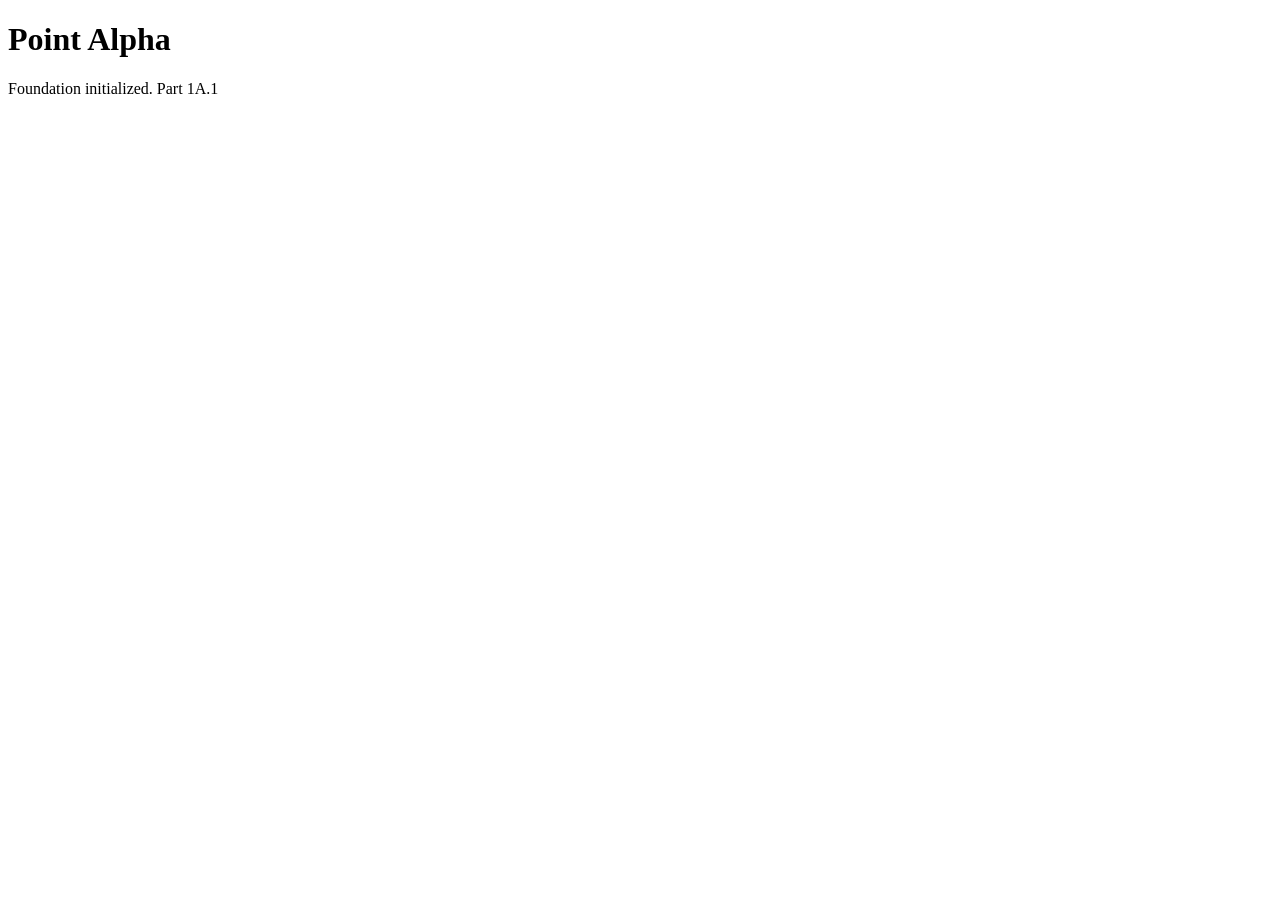
==== PointAlpha.html @ de1d66b1 "feat: initialize Point Alpha foundation" ====
<!DOCTYPE html><html><head><meta charset="UTF-8"><meta name="viewport" content="width=device-width,initial-scale=1.0"><title>Point Alpha</title></head><body><h1>Point Alpha</h1><p>Foundation initialized. Part 1A.1</p></body></html>
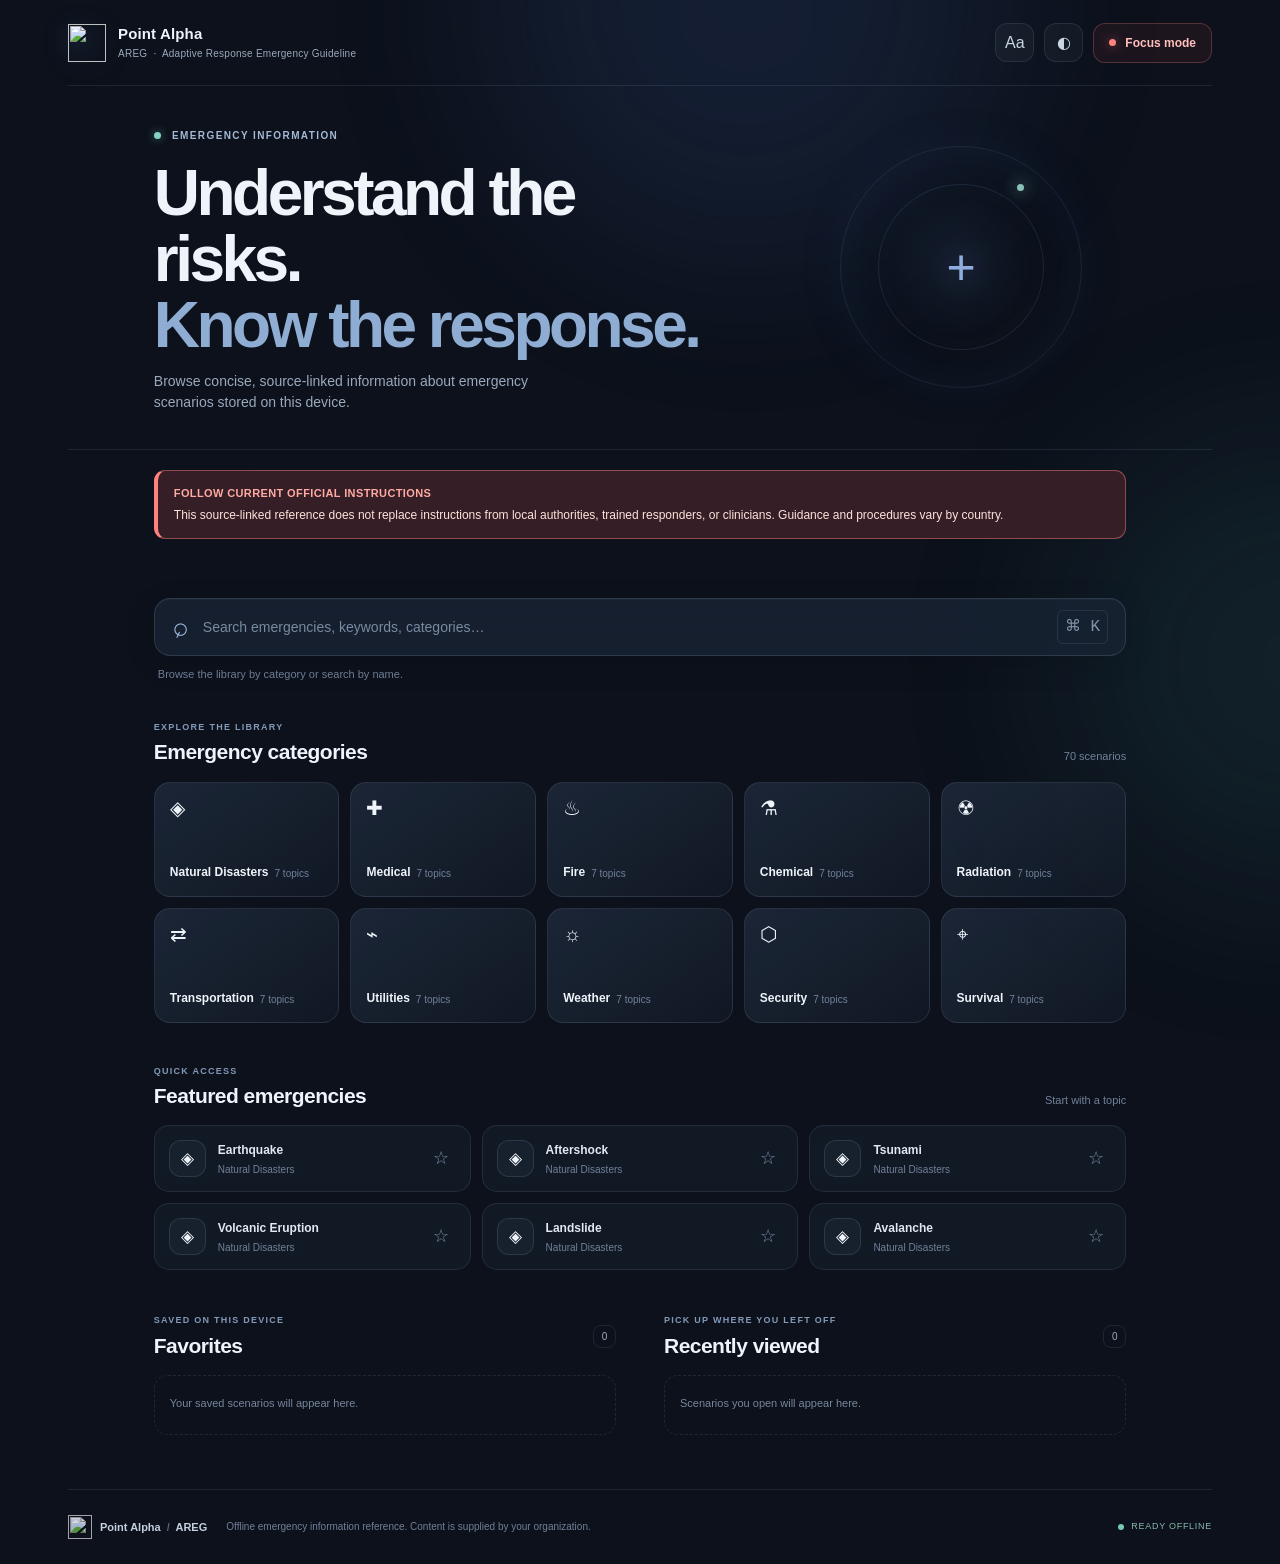
==== commit 3de5f0c6: "Add files via upload" ====
--- a/PointAlpha.html
+++ b/PointAlpha.html
@@ -1 +1,836 @@
-<!DOCTYPE html><html><head><meta charset="UTF-8"><meta name="viewport" content="width=device-width,initial-scale=1.0"><title>Point Alpha</title></head><body><h1>Point Alpha</h1><p>Foundation initialized. Part 1A.1</p></body></html>+<!doctype html>
+<html lang="en">
+<head>
+  <meta charset="utf-8">
+  <meta name="viewport" content="width=device-width, initial-scale=1">
+  <meta name="theme-color" content="#101622">
+  <meta name="description" content="Point Alpha is an offline emergency information reference with source-linked scenario information.">
+  <title>Point Alpha — Emergency Information</title>
+  <link rel="icon" href="[data-uri]" type="image/svg+xml">
+  <style>
+:root{color-scheme:dark;--bg:#0c111b;--surface:rgba(24,33,48,.76);--surface-strong:#172131;--surface-soft:rgba(255,255,255,.035);--line:rgba(199,216,241,.105);--text:#eff4fb;--muted:#9aa9bc;--faint:#718199;--accent:#8bb9ff;--accent-strong:#5d95ec;--teal:#83d2c2;--danger:#ff827e;--shadow:0 20px 60px rgba(0,0,0,.22);--radius:20px;--focus:#b8d6ff;font:16px/1.5 -apple-system,BlinkMacSystemFont,"Segoe UI",sans-serif}
+*{box-sizing:border-box}html{scroll-behavior:smooth}body{margin:0;min-width:320px;background:var(--bg);color:var(--text);font-family:inherit;overflow-x:hidden}button,input{font:inherit}button{color:inherit}.ambient{position:fixed;z-index:-1;border-radius:50%;filter:blur(90px);opacity:.14;pointer-events:none}.ambient-one{width:520px;height:520px;background:#476fbd;top:-260px;left:38%}.ambient-two{width:460px;height:460px;background:#337f81;right:-240px;top:48%}.app-shell{max-width:1440px;margin:auto;padding:0 68px}.skip-link{position:fixed;left:16px;top:-60px;z-index:20;padding:10px 16px;background:var(--text);color:var(--bg);border-radius:8px}.skip-link:focus{top:12px}.topbar{height:86px;display:flex;align-items:center;justify-content:space-between;border-bottom:1px solid var(--line)}.brand{display:flex;align-items:center;gap:12px;color:inherit;text-decoration:none}.brand img{filter:drop-shadow(0 5px 12px #5b8ddd44)}.brand-copy{display:grid;line-height:1.22}.brand-copy strong{font-size:15px;letter-spacing:.01em}.brand-copy small{margin-top:4px;color:var(--muted);font-size:10px;letter-spacing:.025em}.brand-copy small span{padding:0 3px;color:var(--accent)}.header-actions{display:flex;align-items:center;gap:10px}.icon-button{width:39px;height:39px;display:inline-grid;place-items:center;border:1px solid var(--line);border-radius:12px;background:var(--surface-soft);color:#c9d5e5;cursor:pointer;transition:background .18s,border .18s,transform .18s}.icon-button:hover{background:#ffffff0d;border-color:#ffffff2a}.icon-button:active{transform:scale(.96)}.emergency-toggle{height:40px;display:flex;gap:9px;align-items:center;padding:0 15px;border:1px solid rgba(255,130,126,.25);border-radius:12px;background:rgba(171,58,61,.1);color:#ffc0bb;font-size:12px;font-weight:650;cursor:pointer}.pulse-dot{width:7px;height:7px;border-radius:50%;background:var(--danger);box-shadow:0 0 12px #ff827e88}.hero{min-height:330px;display:flex;align-items:center;justify-content:space-between;padding:42px 7.5% 36px;position:relative;overflow:hidden;border-bottom:1px solid var(--line)}.hero-copy{position:relative;z-index:1;max-width:570px}.eyebrow,.section-kicker{margin:0;color:#a4b9d5;font-size:10px;font-weight:700;letter-spacing:.14em}.status-mark{display:inline-block;width:7px;height:7px;margin-right:7px;border-radius:50%;background:var(--teal);box-shadow:0 0 10px #83d2c288}.hero h1{margin:18px 0 12px;font-size:clamp(40px,5vw,65px);line-height:1.03;letter-spacing:-.055em;font-weight:620}.hero h1 span{color:#8facd3}.hero-description{max-width:420px;margin:0;color:var(--muted);font-size:14px}.hero-mark{width:250px;height:250px;position:absolute;right:11%;top:50%;transform:translateY(-50%);display:grid;place-items:center;opacity:.85}.hero-ring{position:absolute;border:1px solid #8bb9ff24;border-radius:50%}.ring-outer{width:242px;height:242px;box-shadow:inset 0 0 60px #527cb712,0 0 70px #527cb712}.ring-inner{width:166px;height:166px;background:radial-gradient(circle,#8bb9ff12,transparent 68%)}.hero-cross{font-size:50px;font-weight:200;color:#a9caff;text-shadow:0 0 35px #87b2ff8c}.hero-orbit{position:absolute;width:7px;height:7px;top:42px;right:62px;border-radius:50%;background:#9ee0d2;box-shadow:0 0 15px #9ee0d2}.search-section{padding:31px 7.5% 38px}.search-box{height:58px;display:flex;align-items:center;gap:13px;padding:0 17px;border:1px solid #a9c7ee26;border-radius:16px;background:rgba(25,36,53,.78);box-shadow:0 8px 30px #0002,inset 0 1px #ffffff09;backdrop-filter:blur(18px)}.search-box:focus-within{border-color:#8bb9ff80;box-shadow:0 0 0 3px #8bb9ff16}.search-icon{color:#9fbbe1;font-size:27px;line-height:1;transform:rotate(-20deg)}.search-box input{width:100%;border:0;outline:0;background:transparent;color:var(--text);font-size:14px}.search-box input::placeholder{color:#798aa1}.search-box kbd{white-space:nowrap;padding:4px 7px;border:1px solid var(--line);border-radius:6px;color:#8494a9;font:10px inherit}.search-hint{margin:10px 4px 0;color:var(--faint);font-size:11px}.content-section{padding:0 7.5% 42px}.section-heading{display:flex;align-items:end;justify-content:space-between;margin-bottom:17px}.section-kicker{margin-bottom:5px;color:#8299b8;font-size:9px}.section-heading h2{margin:0;font-size:21px;line-height:1.2;letter-spacing:-.025em;font-weight:590}.section-count,.quiet-label{color:var(--faint);font-size:11px}.category-grid{display:grid;grid-template-columns:repeat(5,minmax(0,1fr));gap:11px}.category-card{min-height:115px;position:relative;overflow:hidden;display:flex;flex-direction:column;justify-content:space-between;padding:15px;border:1px solid var(--line);border-radius:16px;background:linear-gradient(145deg,rgba(32,44,62,.78),rgba(19,27,40,.72));text-align:left;cursor:pointer;transition:transform .2s,border-color .2s,background .2s}.category-card:hover{transform:translateY(-3px);border-color:#91b8ec4d;background:linear-gradient(145deg,#293a52,#182334)}.category-icon{font-size:20px;line-height:1}.category-meta{display:flex;justify-content:space-between;align-items:end;gap:6px}.category-meta strong{font-size:12px;font-weight:560}.category-meta span{color:var(--faint);font-size:10px}.scenario-grid{display:grid;grid-template-columns:repeat(3,minmax(0,1fr));gap:11px}.scenario-card{min-width:0;display:flex;align-items:center;gap:13px;padding:14px;border:1px solid var(--line);border-radius:15px;background:rgba(21,30,44,.68);transition:border .18s,background .18s,transform .18s}.scenario-card:hover{border-color:#91b8ec50;background:#1c293b}.scenario-open{flex:1;min-width:0;display:flex;align-items:center;gap:12px;padding:0;border:0;background:transparent;text-align:left;cursor:pointer}.scenario-icon{width:37px;height:37px;flex:0 0 37px;display:grid;place-items:center;border:1px solid #b6cff022;border-radius:12px;background:#a9caff0a;font-size:17px}.scenario-info{min-width:0}.scenario-info strong{display:block;overflow:hidden;color:#e1e9f4;font-size:12px;font-weight:570;text-overflow:ellipsis;white-space:nowrap}.scenario-info small{display:block;margin-top:3px;color:var(--faint);font-size:10px}.favorite-button{width:30px;height:30px;flex:0 0 30px;border:0;border-radius:9px;background:transparent;color:#7b8da6;font-size:18px;cursor:pointer}.favorite-button:hover,.favorite-button[aria-pressed="true"]{background:#d9bd6b12;color:#e3c77a}.split-section{display:grid;grid-template-columns:1fr 1fr;gap:48px;padding-top:2px;padding-bottom:54px}.compact{align-items:center}.compact .section-heading h2{font-size:19px}.mini-count{min-width:23px;height:23px;display:grid;place-items:center;border:1px solid var(--line);border-radius:8px;color:#9aabc0;font-size:10px}.scenario-list{min-height:60px;display:grid;gap:8px}.scenario-list .scenario-card{padding:10px 12px}.empty-state{margin:0;padding:19px 15px;border:1px dashed #ffffff17;border-radius:14px;color:#77879c;font-size:11px}.footer{min-height:75px;display:flex;align-items:center;gap:19px;border-top:1px solid var(--line);color:var(--faint);font-size:10px}.footer-brand{display:flex;align-items:center;gap:8px;color:#c5d0df;font-size:11px;font-weight:600;white-space:nowrap}.footer-brand img{opacity:.84}.footer-separator{padding:0 3px;color:#53647a}.footer p{flex:1}.offline-badge{display:flex;align-items:center;gap:7px;color:#89b9aa;font-size:9px;letter-spacing:.08em;white-space:nowrap}.offline-badge span{width:6px;height:6px;border-radius:50%;background:#78cbb2}.search-results{padding-top:4px}.text-button{border:0;background:none;color:var(--accent);font-size:11px;cursor:pointer}.scenario-dialog{width:min(760px,calc(100% - 30px));max-width:none;max-height:min(90vh,940px);padding:0;border:1px solid #c0d6f02a;border-radius:22px;background:#111a28;color:var(--text);box-shadow:0 30px 120px #0009}.scenario-dialog::backdrop{background:#05080ebc;backdrop-filter:blur(7px)}.dialog-top{position:sticky;top:0;z-index:2;display:flex;justify-content:space-between;align-items:center;padding:14px 22px;border-bottom:1px solid var(--line);background:#111a28ed;backdrop-filter:blur(14px)}.back-button{display:flex;gap:8px;align-items:center;padding:5px 0;border:0;background:transparent;color:#aebed3;font-size:12px;cursor:pointer}.back-button span{font-size:18px}.close-button{font-size:21px}.dialog-content{padding:30px 44px 42px}.dialog-heading{display:flex;align-items:start;gap:16px;margin-bottom:28px}.dialog-heading .scenario-icon{width:52px;height:52px;flex-basis:52px;font-size:24px}.dialog-heading h2{margin:1px 0 5px;font-size:30px;line-height:1.1;letter-spacing:-.04em}.dialog-heading p{margin:0;color:var(--muted);font-size:12px}.dialog-heading .favorite-button{margin-left:auto;width:38px;height:38px;font-size:22px}.guideline-section{padding:19px 0;border-top:1px solid var(--line)}.guideline-section h3{margin:0 0 8px;color:#dbe6f5;font-size:14px;font-weight:600}.guideline-section p,.guideline-section ul{margin:0;padding:0;color:#9baabe;font-size:13px;line-height:1.7}.guideline-section ul{padding-left:19px}.guideline-empty{color:#708097!important;font-style:italic}.toast{position:fixed;left:50%;bottom:25px;z-index:10;transform:translate(-50%,20px);padding:10px 16px;border:1px solid var(--line);border-radius:11px;background:#1c293b;color:var(--text);font-size:12px;opacity:0;pointer-events:none;transition:opacity .2s,transform .2s;box-shadow:var(--shadow)}.toast.visible{transform:translate(-50%,0);opacity:1}.sr-only{position:absolute;width:1px;height:1px;padding:0;margin:-1px;overflow:hidden;clip:rect(0,0,0,0);white-space:nowrap;border:0}button:focus-visible,a:focus-visible,input:focus-visible{outline:2px solid var(--focus);outline-offset:3px}
+.large-text{font-size:18px}.large-text .scenario-info strong,.large-text .category-meta strong{font-size:14px}.high-contrast{--bg:#05070b;--surface:#090d14;--surface-strong:#080b10;--line:#71809688;--text:#fff;--muted:#d3dceb;--faint:#b0bfd2;--accent:#b6d5ff}.high-contrast .category-card,.high-contrast .scenario-card,.high-contrast .search-box{border-color:#75859c;background:#080d16}.emergency-mode{--bg:#080b10;--surface:#101722;--surface-strong:#101722;--line:#77849a80;--muted:#d6e0ed;--faint:#b5c1d1;font-size:18px}.emergency-mode .app-shell{max-width:1540px}.emergency-mode .hero-mark,.emergency-mode .footer p,.emergency-mode .section-kicker,.emergency-mode .quiet-label,.emergency-mode .search-hint{display:none}.emergency-mode .hero{min-height:220px;padding-top:30px;padding-bottom:30px}.emergency-mode .hero h1{font-size:clamp(42px,5.5vw,72px)}.emergency-mode .category-card{min-height:125px}.emergency-mode .scenario-card,.emergency-mode .category-card{border-color:#8593a7;background:#111a27}.emergency-mode button{min-height:46px}.emergency-mode .favorite-button{min-height:38px}.emergency-mode *, .emergency-mode *::before,.emergency-mode *::after{scroll-behavior:auto!important;animation:none!important;transition:none!important}
+@media(max-width:1000px){.app-shell{padding:0 38px}.hero{padding-left:4%;padding-right:4%}.search-section,.content-section{padding-left:4%;padding-right:4%}.category-grid{grid-template-columns:repeat(5,minmax(0,1fr))}.category-card{padding:12px;min-height:108px}.category-meta{align-items:start;flex-direction:column;gap:1px}.scenario-grid{grid-template-columns:repeat(2,minmax(0,1fr))}}
+@media(max-width:680px){.app-shell{padding:0 18px}.topbar{height:72px}.brand img{width:33px;height:33px}.brand-copy small{max-width:185px;overflow:hidden;text-overflow:ellipsis;white-space:nowrap;font-size:8px}.header-actions{gap:6px}.header-actions>.icon-button{width:34px;height:34px}.emergency-toggle{width:38px;height:36px;justify-content:center;padding:0}.emergency-toggle>span:last-child{display:none}.hero{min-height:280px;padding:35px 0}.hero h1{font-size:47px}.hero-description{max-width:290px;font-size:13px}.hero-mark{right:-65px;opacity:.42}.search-section{padding:24px 0 33px}.search-box{height:54px;padding:0 12px}.search-box input{font-size:12px}.search-box kbd{display:none}.content-section{padding:0 0 34px}.section-heading h2{font-size:19px}.section-count{font-size:9px}.category-grid{grid-template-columns:repeat(2,minmax(0,1fr));gap:9px}.category-card{min-height:100px;padding:13px}.category-meta{flex-direction:row;align-items:end}.category-meta strong{font-size:11px}.scenario-grid{grid-template-columns:1fr;gap:8px}.split-section{grid-template-columns:1fr;gap:30px;padding-top:0;padding-bottom:36px}.footer{flex-wrap:wrap;gap:4px 12px;padding:17px 0}.footer p{order:3;flex-basis:100%;margin:3px 0 0}.footer-brand{margin-right:auto}.dialog-content{padding:24px 22px 34px}.dialog-heading h2{font-size:25px}.guideline-section p,.guideline-section ul{font-size:12px}}
+@media(prefers-reduced-motion:reduce){*,*::before,*::after{scroll-behavior:auto!important;animation-duration:.01ms!important;animation-iteration-count:1!important;transition-duration:.01ms!important}}
+/* Draft status and source references remain visible in offline scenario details. */
+.draft-notice{display:grid;gap:5px;margin:0 0 20px;padding:13px 15px;border:1px solid #e7b45a66;border-left:3px solid #e7b45a;border-radius:10px;background:#332919;color:#f0dfbd;font-size:12px;line-height:1.55}.draft-notice strong{color:#ffd98f;font-size:12px}.source-list li{margin:0 0 11px;overflow-wrap:anywhere}.source-list a{display:inline-block;margin-left:5px;color:#9bd8c1;text-decoration:underline;text-underline-offset:2px}.source-list small{color:#8493a8;font-size:11px;line-height:1.4;overflow-wrap:anywhere}.guideline-section:has(.source-list) ul{padding-left:19px}
+.release-notice{display:grid;gap:4px;margin:20px 7.5% 28px;padding:14px 16px;border:1px solid #ff827e75;border-left:4px solid #ff827e;border-radius:11px;background:#351e25;color:#ffe2dc;font-size:12px;line-height:1.55}.release-notice strong{color:#ffaaa3;font-size:11px;letter-spacing:.035em}.high-contrast .release-notice,.emergency-mode .release-notice{border-color:#ffaaa3;background:#230f13;color:#fff}.emergency-mode .release-notice{margin-top:14px}@media(max-width:1000px){.release-notice{margin-left:4%;margin-right:4%}}@media(max-width:680px){.release-notice{margin:16px 0 23px;padding:12px 13px;font-size:11px}.release-notice strong{font-size:10px}}
+
+</style>
+</head>
+<body>
+  <a class="skip-link" href="#main-content">Skip to content</a>
+  <div class="ambient ambient-one" aria-hidden="true"></div>
+  <div class="ambient ambient-two" aria-hidden="true"></div>
+  <div class="app-shell">
+    <header class="topbar">
+      <a class="brand" href="#home" aria-label="Point Alpha home">
+        <img src="assets/logo.svg" alt="" width="38" height="38">
+        <span class="brand-copy"><strong>Point Alpha</strong><small>AREG <span>·</span> Adaptive Response Emergency Guideline</small></span>
+      </a>
+      <div class="header-actions">
+        <button class="icon-button" id="large-text-toggle" type="button" aria-pressed="false" title="Toggle large text"><span aria-hidden="true">Aa</span><span class="sr-only">Toggle large text</span></button>
+        <button class="icon-button" id="contrast-toggle" type="button" aria-pressed="false" title="Toggle high contrast"><span aria-hidden="true">◐</span><span class="sr-only">Toggle high contrast</span></button>
+        <button class="emergency-toggle" id="emergency-toggle" type="button" aria-pressed="false"><span class="pulse-dot" aria-hidden="true"></span><span>Focus mode</span></button>
+      </div>
+    </header>
+
+    <main id="main-content">
+      <section class="hero" aria-labelledby="hero-title">
+        <div class="hero-copy">
+          <p class="eyebrow"><span class="status-mark" aria-hidden="true"></span> EMERGENCY INFORMATION</p>
+          <h1 id="hero-title">Understand the risks.<br><span>Know the response.</span></h1>
+          <p class="hero-description">Browse concise, source-linked information about emergency scenarios stored on this device.</p>
+        </div>
+        <div class="hero-mark" aria-hidden="true"><span class="hero-ring ring-outer"></span><span class="hero-ring ring-inner"></span><span class="hero-cross">+</span><span class="hero-orbit"></span></div>
+      </section>
+
+      <aside class="release-notice" role="note" aria-label="Pre-release safety notice">
+        <strong>FOLLOW CURRENT OFFICIAL INSTRUCTIONS</strong>
+        <span>This source-linked reference does not replace instructions from local authorities, trained responders, or clinicians. Guidance and procedures vary by country.</span>
+      </aside>
+
+      <section class="search-section" aria-label="Find emergency guidance">
+        <label class="search-box" for="scenario-search"><span class="search-icon" aria-hidden="true">⌕</span><input id="scenario-search" type="search" autocomplete="off" placeholder="Search emergencies, keywords, categories…"><kbd>⌘ K</kbd></label>
+        <p class="search-hint" id="search-status" aria-live="polite">Browse the library by category or search by name.</p>
+      </section>
+
+      <section class="search-results content-section" id="results-section" hidden aria-labelledby="results-title"><div class="section-heading"><div><p class="section-kicker" id="results-kicker">LIBRARY</p><h2 id="results-title">Scenarios</h2></div><button class="text-button" id="clear-filter" type="button">Show all</button></div><div class="scenario-grid" id="results-list"></div></section>
+
+      <section class="content-section" id="home" aria-labelledby="categories-title">
+        <div class="section-heading"><div><p class="section-kicker">EXPLORE THE LIBRARY</p><h2 id="categories-title">Emergency categories</h2></div><span class="section-count" id="scenario-count">— scenarios</span></div>
+        <div class="category-grid" id="category-grid" aria-label="Emergency categories"></div>
+      </section>
+
+      <section class="content-section" aria-labelledby="featured-title">
+        <div class="section-heading"><div><p class="section-kicker">QUICK ACCESS</p><h2 id="featured-title">Featured emergencies</h2></div><span class="quiet-label">Start with a topic</span></div>
+        <div class="scenario-grid" id="featured-list"></div>
+      </section>
+
+      <section class="content-section split-section">
+        <div class="subsection" aria-labelledby="favorites-title"><div class="section-heading compact"><div><p class="section-kicker">SAVED ON THIS DEVICE</p><h2 id="favorites-title">Favorites</h2></div><span class="mini-count" id="favorites-count">0</span></div><div class="scenario-list" id="favorites-list"><p class="empty-state">Your saved scenarios will appear here.</p></div></div>
+        <div class="subsection" aria-labelledby="recent-title"><div class="section-heading compact"><div><p class="section-kicker">PICK UP WHERE YOU LEFT OFF</p><h2 id="recent-title">Recently viewed</h2></div><span class="mini-count" id="recent-count">0</span></div><div class="scenario-list" id="recent-list"><p class="empty-state">Scenarios you open will appear here.</p></div></div>
+      </section>
+    </main>
+
+    <footer class="footer"><div class="footer-brand"><img src="assets/logo.svg" alt="" width="24" height="24"><span>Point Alpha <span class="footer-separator">/</span> AREG</span></div><p>Offline emergency information reference. Content is supplied by your organization.</p><span class="offline-badge"><span aria-hidden="true"></span> READY OFFLINE</span></footer>
+  </div>
+
+  <dialog class="scenario-dialog" id="scenario-dialog" aria-labelledby="dialog-title">
+    <div class="dialog-top"><button class="back-button" id="dialog-back" type="button"><span aria-hidden="true">←</span> Back to library</button><button class="icon-button close-button" id="dialog-close" type="button" aria-label="Close scenario">×</button></div>
+    <div class="dialog-content" id="dialog-content"></div>
+  </dialog>
+  <div class="toast" id="toast" role="status" aria-live="polite"></div>
+<script>
+/* Point Alpha scenario catalog and source-linked emergency guidance. */
+(() => {
+  'use strict';
+
+  const groups = [
+    ['Natural Disasters', '◈', ['Earthquake', 'Aftershock', 'Tsunami', 'Volcanic Eruption', 'Landslide', 'Avalanche', 'Sinkhole']],
+    ['Medical', '✚', ['Cardiac Emergency', 'Stroke', 'Severe Bleeding', 'Choking', 'Seizure', 'Severe Allergic Reaction', 'Heat Illness']],
+    ['Fire', '♨', ['Building Fire', 'Wildfire', 'Kitchen Fire', 'Smoke in a Building', 'Clothing Fire', 'Vehicle Fire', 'Electrical Fire']],
+    ['Chemical', '⚗', ['Chemical Spill', 'Chemical Exposure', 'Gas Leak', 'Pesticide Exposure', 'Unknown Substance', 'Industrial Release', 'Household Cleaner Exposure']],
+    ['Radiation', '☢', ['Radiological Emergency', 'Nuclear Detonation', 'Nuclear Power Plant Incident', 'Radioactive Material Release', 'Radiation Exposure', 'Radiological Device', 'Contaminated Area']],
+    ['Transportation', '⇄', ['Road Traffic Collision', 'Vehicle Breakdown', 'Train Incident', 'Aircraft Emergency', 'Marine Emergency', 'Pedestrian Collision', 'Public Transit Incident']],
+    ['Utilities', '⌁', ['Power Outage', 'Water Service Disruption', 'Gas Service Disruption', 'Sewer Backup', 'Downed Power Line', 'Communications Outage', 'Carbon Monoxide Alarm']],
+    ['Weather', '☼', ['Tornado', 'Hurricane', 'Flood', 'Flash Flood', 'Thunderstorm', 'Winter Storm', 'Extreme Cold']],
+    ['Security', '⬡', ['Active Threat', 'Suspicious Package', 'Crowd Emergency', 'Home Intrusion', 'Public Disturbance', 'Missing Person', 'Personal Safety Concern']],
+    ['Survival', '⌖', ['Lost Outdoors', 'Water Shortage', 'Extended Isolation', 'Emergency Shelter', 'Navigation Failure', 'Cold Exposure Outdoors', 'Remote Area Incident']]
+  ];
+
+  const source = (organization, title, url) => ({ organization, title, url, accessed: '2026-10-13' });
+  const SRC = {
+    ndma: source('NDMA, Government of India', 'SACHET National Disaster Alert Portal: Dos and Don’ts', 'https://sachet.ndma.gov.in/DosDont'),
+    ndrf: source('NDRF, Government of India', 'Disaster Awareness', 'https://www.ndrf.gov.in/en/disaster-awareness'),
+    whoEarthquake: source('World Health Organization', 'Earthquakes', 'https://www.who.int/health-topics/earthquakes/'),
+    whoVolcano: source('World Health Organization', 'Volcanic eruptions', 'https://www.who.int/health-topics/volcanic-eruptions'),
+    whoFlood: source('World Health Organization', 'Public health advice on protecting your health before, during and after floods', 'https://www.who.int/europe/emergencies/situations/climate-crisis-extreme-weather/public-health-advice-on-protecting-your-health-before-during-and-after-floods'),
+    ifrc: source('International Federation of Red Cross and Red Crescent Societies', 'International first aid, resuscitation and education guidelines 2025', 'https://www.ifrc.org/sites/default/files/2026-03/IFRC%20International%20First%20Aid%2C%20Resuscitation%20and%20Education%20Guidelines%202025.pdf'),
+    whoHeat: source('World Health Organization', 'Heatwaves: How to stay cool', 'https://www.who.int/news-room/questions-and-answers/item/heatwaves-how-to-stay-cool'),
+    whoQuakeAftermath: source('World Health Organization Regional Office for Europe', 'Public health advice in the aftermath of an earthquake', 'https://www.who.int/europe/news-room/questions-and-answers/item/public-health-advice-in-the-aftermath-of-an-earthquake'),
+    fireEscape: source('UK Government', 'Fire safety in the home: accessible version', 'https://www.gov.uk/government/publications/make-your-home-safe-from-fire/fire-safety-in-the-home-accessible-version'),
+    whoWildfire: source('World Health Organization Regional Office for Europe', 'Public health advice during the wildfires: how to protect your health and keep safe', 'https://www.who.int/europe/news-room/questions-and-answers/item/public-health-advice-during-the-wildfires--how-to-protect-your-health-and-keep-safe'),
+    chemical: source('Centers for Disease Control and Prevention', 'What to Do in a Chemical Emergency', 'https://www.cdc.gov/chemical-emergencies/response/index.html'),
+    chemShelter: source('Centers for Disease Control and Prevention', 'What to Do to Shelter in Place for a Chemical Emergency', 'https://www.cdc.gov/chemical-emergencies/response/shelter-in-place.html'),
+    radStay: source('Centers for Disease Control and Prevention', 'What to Do: Stay Inside', 'https://www.cdc.gov/radiation-emergencies/response/stay-inside.html'),
+    radFaq: source('Centers for Disease Control and Prevention', 'Frequently Asked Questions about Radiation Emergencies', 'https://www.cdc.gov/radiation-emergencies/faq/index.html'),
+    radDecon: source('Centers for Disease Control and Prevention', 'Safety Guidelines: Decontamination of Radioactive Material', 'https://www.cdc.gov/radiation-health/safety/decontamination.html'),
+    radEvac: source('Centers for Disease Control and Prevention', 'Radiation Emergencies: Evacuation', 'https://www.cdc.gov/radiation-emergencies/response/evacuation.html'),
+    radDirty: source('Centers for Disease Control and Prevention', 'Dirty Bombs: Frequently Asked Questions', 'https://www.cdc.gov/radiation-emergencies/about/dirty-bombs-faq.html'),
+    aviation: source('International Civil Aviation Organization', 'Passenger Safety', 'https://www.icao.int/passenger-safety'),
+    marine: source('International Maritime Organization', 'Life-saving appliances', 'https://www.imo.org/en/ourwork/safety/pages/lifesavingappliances-default.aspx'),
+    whoWater: source('World Health Organization', 'Drinking-water', 'https://www.who.int/news-room/fact-sheets/detail/drinking-water'),
+    whoSanitation: source('World Health Organization', 'Sanitation', 'https://www.who.int/news-room/fact-sheets/detail/sanitation'),
+    whoWashEmergency: source('World Health Organization', 'Updated WHO/WEDC Technical Notes on WASH in Emergencies', 'https://www.who.int/teams/environment-climate-change-and-health/water-sanitation-and-health/environmental-health-in-emergencies/technical-notes-on-wash-in-emergencies'),
+    ceaSafety: source('Central Electricity Authority, Ministry of Power, Government of India', 'CEA (Measures relating to Safety and Electric Supply) Regulations, 2023', 'https://cea.nic.in/divisionPage/527?lang=en'),
+    co: source('Centers for Disease Control and Prevention', 'Clinical Guidance for Carbon Monoxide Poisoning Following Disasters and Severe Weather', 'https://www.cdc.gov/carbon-monoxide/hcp/clinical-guidance/index.html'),
+    active: source('Federal Emergency Management Agency', 'Be Prepared for an Active Shooter', 'https://www.ready.gov/sites/default/files/2022-08/ready-gov_active-shooter_hazard-info-sheet.pdf'),
+    whoCrowd: source('World Health Organization', 'Mass gathering practical guide for simulation exercises and after action reviews', 'https://www.who.int/publications/i/item/9789240104846'),
+    whoChemical: source('World Health Organization', 'What to do in case of a chemical release', 'https://www.who.int/publications/m/item/what-to-do-in-case-of-a-chemical-release'),
+    whoRad: source('World Health Organization', 'Radiation and health', 'https://www.who.int/news-room/questions-and-answers/item/radiation-and-health'),
+    whoRadEmergency: source('World Health Organization Regional Office for the Eastern Mediterranean', 'RCCE messages for a radio-nuclear emergency: get inside, stay inside, stay tuned', 'https://www.emro.who.int/rcce/rn.html'),
+    indiaQuake: source('National Center for Seismology, Ministry of Earth Sciences, Government of India', 'Do’s and Don’ts', 'https://seismo.gov.in/dos-and-donts'),
+    tsunamiWhatToDo: source('UNESCO-IOC Tsunami Programme', 'What to do', 'https://tsunami.ioc.unesco.org/en/what-do'),
+    indiaTsunami: source('Indian National Centre for Ocean Information Services, Ministry of Earth Sciences, Government of India', 'Indian Tsunami Early Warning System: Actions based on Threat Status', 'https://tsunami.incois.gov.in/TEWS/dsssop.jsp'),
+    landslide: source('U.S. Geological Survey', 'The Landslide Handbook: A Guide to Understanding Landslides', 'https://www.usgs.gov/publications/landslide-handbook-a-guide-understanding-landslides'),
+    avalancheIndia: source('National Disaster Management Authority, Government of India', 'National Disaster Management Guidelines: Management of Landslides and Snow Avalanches', 'https://nidm.gov.in/pdf/guidelines/new/landslidessnowavalanches.pdf'),
+    avalancheCanada: source('Government of Canada', 'Avalanches – Get prepared', 'https://www.canada.ca/en/services/policing/emergencies/preparedness/get-prepared/hazards-emergencies/avalanches/how-prepare.html'),
+    sinkhole: source('U.S. Geological Survey', 'I have (or think I have) a sinkhole on my property. What should I do?', 'https://www.usgs.gov/faqs/i-have-or-think-i-have-a-sinkhole-my-property-what-should-i-do'),
+    ahaFirstAid: source('American Heart Association and American Red Cross', '2024 American Heart Association and American Red Cross Guidelines for First Aid', 'https://cpr.heart.org/en/resuscitation-science/first-aid-guidelines/first-aid'),
+    ahaCardiac: source('American Heart Association', 'Treatment of Cardiac Arrest', 'https://www.heart.org/en/health-topics/cardiac-arrest/emergency-treatment-of-cardiac-arrest'),
+    ahaChoking: source('American Heart Association', '2025 American Heart Association Guidelines for Cardiopulmonary Resuscitation and Emergency Cardiovascular Care: Adult and Pediatric Special Circumstances of Resuscitation', 'https://cpr.heart.org/en/resuscitation-science/cpr-and-ecc-guidelines/adult-and-pediatric-special-circumstances-of-resuscitation/'),
+    whoBurns: source('World Health Organization', 'Burns', 'https://www.who.int/news-room/fact-sheets/detail/burns'),
+    whoWildfire2025: source('World Health Organization', 'Wildfires: health advice', 'https://www.who.int/docs/librariesprovider2/default-document-library/202506_wildfires_bifold-brochure.pdf?download=true&sfvrsn=c6bfd757_1'),
+    nfpaCooking: source('National Fire Protection Association', 'Cooking Safety', 'https://content.nfpa.org/-/media/project/storefront/catalog/files/safety-tip-sheets/cookingsafetytips.pdf?rev=6a4f544caac34f0f81506d80e14e0a95'),
+    goaFire: source('Directorate of Fire and Emergency Services, Government of Goa', 'Safety Guidelines', 'https://dfes.goa.gov.in/fire-prevention/safety-guidelines/'),
+    dgfscFire: source('Directorate General Fire Services, Civil Defence & Home Guards, Ministry of Home Affairs, Government of India', 'Fire Safety Tips', 'https://dgfscdhg.gov.in/fire-safety-tips'),
+    fireVehicle: source('Hampshire and Isle of Wight Fire and Rescue Service', 'Vehicle fires', 'https://www.hantsfire.gov.uk/safety/road-safety-vehicle-fires/vehicle-fires/'),
+    whoChemRelease: source('World Health Organization', 'Deliberate events: Chemical release and oil fires', 'https://www.who.int/news-room/questions-and-answers/item/deliberate-events-chemical-release'),
+    medlinePoison: source('U.S. National Library of Medicine, MedlinePlus', 'Poisoning first aid', 'https://medlineplus.gov/ency/article/007579.htm'),
+    indiaRail: source('Ministry of Railways, Government of India', 'Indian Railways Ensures Multi-Layered Fire Safety Measures Across Coaches to Prevent Fire Incidents', 'https://www.pib.gov.in/PressReleasePage.aspx?PRID=2294810&lang=1&reg=3'),
+    metroManual: source('Kolkata Metro Railway, Ministry of Railways, Government of India', 'Disaster Management Manual', 'https://mtp.indianrailways.gov.in/uploads/files/1681300012713-dm%20manual%20jan%202023.pdf'),
+    highwayFirstAid: source('UK Department for Transport', 'The Highway Code: Annex 7. First aid on the road', 'https://www.gov.uk/guidance/the-highway-code/annex-7-first-aid-on-the-road'),
+    highwayBreakdown: source('UK Department for Transport', 'The Highway Code: Breakdowns and incidents', 'https://www.gov.uk/guidance/the-highway-code/breakdowns-and-incidents-274-to-287'),
+    nhaiBreakdown: source('National Highways Authority of India', 'National Highways: Operations and Maintenance Manual, Volume I', 'https://nhai.gov.in/nhai/sites/default/files/2020/VolumeI.pdf'),
+    faaEvac: source('Federal Aviation Administration', 'Passenger Evacuations', 'https://www.faa.gov/evacuations'),
+    easaEvac: source('European Union Aviation Safety Agency', 'Aircraft emergency evacuation', 'https://www.easa.europa.eu/en/light/topics/aircraft-emergency-evacuation'),
+    trainIndia: source('National Disaster Response Force, Ministry of Home Affairs, Government of India', 'Rescue Operation: Train derailment, Domohani, Maynaguri, Alipurduar, West Bengal', 'https://www.ndrf.gov.in/en/operations/train-derailment-do-muhani-maynaguri-alipurduar-west-bengal-2022'),
+    powerOutage: source('Federal Emergency Management Agency, U.S. Department of Homeland Security', 'How to Stay Safe from a Power Outage', 'https://www.ready.gov/sites/default/files/2024-03/ready.gov_power-outage_hazard-info-sheet.pdf'),
+    downedLineIndia: source('Electricity Department, Government of Goa', 'Dos and Don’ts: Electrical Safety', 'https://www.goaelectricity.gov.in/Regulations/Dosdonts-18112021.pdf'),
+    coPublic: source('Centers for Disease Control and Prevention', 'Carbon Monoxide Poisoning Basics', 'https://www.cdc.gov/carbon-monoxide/about/'),
+    tornado: source('U.S. National Weather Service', 'Tornado Safety', 'https://www.weather.gov/safety/tornado'),
+    winterStorm: source('U.S. National Weather Service', 'What to Do If You’re Caught in a Winter Storm', 'https://www.weather.gov/safety/winter-during'),
+    lightning: source('U.S. National Weather Service', 'Lightning Safety Overview', 'https://www.weather.gov/safety/lightning-safety-overview'),
+    crowd: source('Indiana Department of Homeland Security', 'Get Prepared: Event Safety', 'https://www.in.gov/dhs/get-prepared/emergencies/large-event-safety/'),
+    suspicious: source('ProtectUK, National Counter Terrorism Security Office', 'Unattended and suspicious items', 'https://www.protectuk.police.uk/advice-and-guidance/risk/unattended-and-suspicious-items'),
+    homeIntrusion: source('Uttar Pradesh Police, Government of India', 'General Safety Tips', 'https://uppolice.gov.in/article/en/general-safety-tips'),
+    missingIndia: source('Ministry of Home Affairs, Government of India', 'Digital Police: Central Citizen Services', 'https://digitalpolice.gov.in/'),
+    personalSafety: source('Ministry of Home Affairs, Government of India', 'In Case of Emergency: She-Raksha', 'https://www.mha.gov.in/sites/default/files/2023-02/SheRakshaSpecialE_07022023.pdf'),
+    lostOutdoors: source('U.S. National Park Service', 'Outdoor Emergency Plan', 'https://www.nps.gov/articles/gtgemergencyplan.htm'),
+    emergencyShelter: source('U.S. Federal Emergency Management Agency', 'Disaster Preparedness Guide for Caregivers', 'https://www.ready.gov/sites/default/files/2024-02/ready-gov_caregivers-preparedness-guide.pdf'),
+    whoEmergencyWater: source('World Health Organization', 'Humanitarian emergencies: Water, sanitation and health', 'https://www.who.int/teams/environment-climate-change-and-health/water-sanitation-and-health/environmental-health-in-emergencies/humanitarian-emergencies'),
+    whoPesticide: source('World Health Organization', 'Sound management of pesticides and diagnosis and treatment of pesticide poisoning: a resource tool', 'https://cdn.who.int/media/docs/default-source/chemical-safety/intox/soundmanagementpesticides_resourcetool.pdf'),
+    firePan: source('London Fire Brigade', 'Pan fires: Fire safety at home - Cooking', 'https://www.london-fire.gov.uk/safety/the-home/cooking/pan-fires/'),
+    ifrcLinks: source('International Federation of Red Cross and Red Crescent Societies', 'Restoring Family Links', 'https://www.ifrc.org/our-work/disasters-climate-and-crises/restoring-family-links'),
+    whoMass: source('World Health Organization', 'Managing health risks during mass gatherings', 'https://www.who.int/activities/managing-health-risks-during-mass-gatherings'),
+    wbPolice: source('West Bengal Police, Government of India', 'Citizen Advisory: General Guidelines', 'https://wbpolice.gov.in/wbp/Common/WBP_Advisory_Citizen.aspx'),
+    gasLeakRef: source('West Lancashire Borough Council', 'Housing Safety Compliance: Gas safety', 'https://www.westlancs.gov.uk/housing/i-am-a-council-tenant/housing-safety-compliance.aspx'),
+    pngrbConsumer: source('Petroleum and Natural Gas Regulatory Board, Government of India', 'Consumer Awareness', 'https://www.pngrb.gov.in/eng-web/consumer-awareness.html'),
+    ituConnectivity: source('International Telecommunication Union', 'Disaster Connectivity Map', 'https://www.itu.int/en/ITU-D/Emergency-Telecommunications/Pages/Disaster-Connectivity-Map.aspx')
+  };
+
+  const cloneSources = (...keys) => keys.map(key => {
+    if (!SRC[key]) throw new Error(`Unknown source key: ${key}`);
+    return { ...SRC[key] };
+  });
+  const localizationReview = 'International deployment spans different countries, legal systems, hazards, alert channels, shelters, languages, accessibility needs, and medical protocols. Adapt guidance to the intended country and local authority before release.';
+  const releaseGate = 'RELEASE BLOCKER — qualified emergency-management and medical reviewers must verify this scenario for the intended countries and audiences before public use.';
+  const unsupported = 'The cited source does not establish an internationally applicable public sinkhole rescue or first-aid procedure. Limit rescue advice to scene safety and trained first aid, and follow local responder directions.';
+
+  // Each scenario has an explicit, topic-relevant citation set; broad category sources
+  // remain background only and cannot silently become the sole scenario citation.
+  const scenarioSources = {
+    'Earthquake': ['indiaQuake', 'whoEarthquake'], 'Aftershock': ['indiaQuake', 'whoQuakeAftermath'],
+    'Tsunami': ['indiaTsunami', 'tsunamiWhatToDo'], 'Volcanic Eruption': ['whoVolcano'],
+    'Landslide': ['landslide'], 'Avalanche': ['avalancheIndia', 'avalancheCanada'], 'Sinkhole': ['sinkhole', 'ifrc'],
+    'Cardiac Emergency': ['ahaCardiac', 'ifrc'], 'Stroke': ['ahaFirstAid', 'ifrc'],
+    'Severe Bleeding': ['ifrc', 'ahaFirstAid'], 'Choking': ['ahaChoking', 'ifrc'],
+    'Seizure': ['ifrc', 'ahaFirstAid'], 'Severe Allergic Reaction': ['ahaFirstAid', 'ifrc'], 'Heat Illness': ['whoHeat', 'ifrc'],
+    'Building Fire': ['goaFire', 'ifrc'], 'Wildfire': ['whoWildfire2025', 'whoWildfire'],
+    'Kitchen Fire': ['nfpaCooking', 'ifrc'], 'Smoke in a Building': ['goaFire', 'ifrc'],
+    'Clothing Fire': ['whoBurns', 'ifrc'], 'Vehicle Fire': ['fireVehicle', 'ifrc'], 'Electrical Fire': ['goaFire', 'ifrc'],
+    'Chemical Spill': ['whoChemRelease', 'chemical'], 'Chemical Exposure': ['whoChemRelease', 'chemical'],
+    'Gas Leak': ['gasLeakRef', 'whoChemRelease'], 'Pesticide Exposure': ['whoPesticide', 'whoChemRelease'],
+    'Unknown Substance': ['whoChemical', 'chemical'], 'Industrial Release': ['whoChemRelease', 'chemShelter'],
+    'Household Cleaner Exposure': ['medlinePoison', 'whoChemRelease'],
+    'Radiological Emergency': ['whoRad', 'whoRadEmergency'], 'Nuclear Detonation': ['whoRadEmergency', 'whoRad'],
+    'Nuclear Power Plant Incident': ['whoRad', 'whoRadEmergency'], 'Radioactive Material Release': ['whoRadEmergency', 'radDecon'],
+    'Radiation Exposure': ['whoRad', 'radFaq'], 'Radiological Device': ['whoRadEmergency', 'radDirty'], 'Contaminated Area': ['whoRadEmergency', 'radDecon'],
+    'Road Traffic Collision': ['highwayFirstAid', 'ifrc'], 'Vehicle Breakdown': ['highwayBreakdown', 'nhaiBreakdown'],
+    'Train Incident': ['indiaRail', 'trainIndia'], 'Aircraft Emergency': ['aviation', 'easaEvac'],
+    'Marine Emergency': ['marine'], 'Pedestrian Collision': ['highwayFirstAid', 'ifrc'],
+    'Public Transit Incident': ['metroManual', 'indiaRail'],
+    'Power Outage': ['powerOutage'], 'Water Service Disruption': ['whoWater', 'whoEmergencyWater'],
+    'Gas Service Disruption': ['pngrbConsumer'], 'Sewer Backup': ['whoSanitation', 'whoWashEmergency'],
+    'Downed Power Line': ['ceaSafety', 'downedLineIndia'], 'Communications Outage': ['ituConnectivity', 'ifrcLinks'],
+    'Carbon Monoxide Alarm': ['coPublic', 'co'],
+    'Tornado': ['tornado'], 'Hurricane': ['ndma', 'whoFlood'], 'Flood': ['whoFlood', 'ndma'],
+    'Flash Flood': ['whoFlood', 'ndma'], 'Thunderstorm': ['lightning', 'ifrc'],
+    'Winter Storm': ['winterStorm', 'ifrc'], 'Extreme Cold': ['ifrc', 'whoQuakeAftermath'],
+    'Active Threat': ['active'], 'Suspicious Package': ['suspicious', 'wbPolice'],
+    'Crowd Emergency': ['crowd', 'whoMass'], 'Home Intrusion': ['homeIntrusion', 'personalSafety'],
+    'Public Disturbance': ['personalSafety', 'whoMass'], 'Missing Person': ['missingIndia', 'ifrcLinks'],
+    'Personal Safety Concern': ['personalSafety'],
+    'Lost Outdoors': ['lostOutdoors'], 'Water Shortage': ['whoWater', 'whoEmergencyWater'],
+    'Extended Isolation': ['powerOutage', 'whoEmergencyWater'], 'Emergency Shelter': ['emergencyShelter', 'whoEmergencyWater'],
+    'Navigation Failure': ['lostOutdoors'], 'Cold Exposure Outdoors': ['ifrc'],
+    'Remote Area Incident': ['lostOutdoors', 'ifrc']
+  };
+
+  const base = {
+    'Natural Disasters': {
+      overview: 'A natural hazard can cause injury, damage, disrupted services, and secondary hazards. Conditions and safest actions depend on the local event.',
+      immediateActions: ['Protect yourself from immediate danger and follow current local authority alerts.', 'Move to the safest place suited to the hazard; do not enter visibly damaged areas.', 'Check for injuries and hazards only when it is safe to do so.'],
+      thingsToAvoid: ['Do not enter damaged structures, cross floodwater, or approach fallen wires.', 'Do not rely on rumours or attempt technical rescue without training.'],
+      evacuation: 'Evacuate when authorities direct it or your location is immediately unsafe and a safer route is clear. Use designated routes and shelters. If movement is more dangerous, shelter in the safest available place and follow official updates.',
+      firstAid: 'Give only first aid you are trained to provide. Serious injury, breathing difficulty, altered consciousness, or worsening symptoms need urgent professional medical care.',
+      notes: 'Prepare medicines, water, essential documents, accessible transport, and a plan for dependants. Check official alerts and local hazard maps.',
+      sources: cloneSources('ndma', 'ndrf'), localConsiderations: [localizationReview, releaseGate]
+    },
+    'Medical': {
+      overview: 'This medical emergency may worsen quickly. Protect yourself, recognize danger signs, and arrange urgent professional care.',
+      immediateActions: ['Check scene safety, responsiveness, and normal breathing.', 'Arrange urgent professional medical help; ask a bystander to assist while you stay with the person.', 'Provide only first aid within your training and monitor for changes.'],
+      thingsToAvoid: ['Do not delay professional care to search for supplies or give unprescribed medicine.', 'Do not give food or drink to a person who is unconscious, confused, or unable to swallow safely.'],
+      evacuation: 'Keep the person safe and accessible to responders. Do not make an unstable person walk or move someone with possible serious injury unless the scene is unsafe.',
+      firstAid: 'Provide only first aid within your training. Seek urgent medical care for severe symptoms, breathing difficulty, collapse, or altered consciousness.',
+      notes: 'Tell clinicians when symptoms began, relevant medical conditions, allergies, and medicines if known.',
+      sources: cloneSources('ifrc'), localConsiderations: [localizationReview, releaseGate]
+    },
+    'Fire': {
+      overview: 'Fire and smoke can spread quickly and cause burns, toxic exposure, and structural collapse.',
+      immediateActions: ['Warn others and activate the alarm if safe.', 'Leave by a safe exit; stay low if smoke is present and close doors behind you if safe.', 'Move away from the building or vehicle and alert local responders from safety.'],
+      thingsToAvoid: ['Do not use lifts during a fire.', 'Do not re-enter or delay escape to retrieve belongings.', 'Do not use water on a suspected electrical or oil/grease fire.', 'Do not apply ice, oil, paste, or turmeric to a burn.'],
+      evacuation: 'Evacuate promptly by a safe route to the designated assembly area. If trapped, close doors between you and fire/smoke, signal for help, and follow the building plan.',
+      firstAid: 'Do not delay escape to provide care. Once safe, cool burns with clean cool running water and seek urgent care for significant burns, breathing difficulty, confusion, or smoke inhalation.',
+      notes: 'Keep exits clear and know the local assembly point. Firefighting and power isolation should be left to trained people unless a small, contained situation can be managed safely under local guidance.',
+      sources: cloneSources('fireEscape', 'ifrc'), localConsiderations: [localizationReview, releaseGate]
+    },
+    'Chemical': {
+      overview: 'A chemical incident can cause poisoning, burns, fire, or contamination. Protective actions depend on the substance, route of exposure, and official assessment.',
+      immediateActions: ['Move away from the source without touching it; warn others from a safe location.', 'Follow official instructions to evacuate or shelter in place.', 'If exposed, get to safety and follow product-specific or responder decontamination advice; seek medical guidance.'],
+      thingsToAvoid: ['Do not touch, taste, smell, mix, or attempt to clean up an unknown substance.', 'Do not enter a contaminated area without appropriate training and protective equipment.', 'Do not induce vomiting or use a neutralizer unless a qualified professional specifically directs it.'],
+      evacuation: 'Evacuate or shelter in place as authorities direct; either may be safer depending on the agent and conditions. Do not travel through a plume or spill. If travel is unsafe, shelter as instructed and await updates.',
+      firstAid: 'Move away from exposure and seek professional advice. For eye or skin contact, follow the product label or incident-specific responder instructions. Breathing difficulty, collapse, serious burns, or severe symptoms require urgent medical care.',
+      notes: 'Keep a safe record of the product name or label for clinicians; do not carry a leaking container. Chemical-specific first aid must be verified before publication.',
+      sources: cloneSources('whoChemical', 'chemical', 'chemShelter'), localConsiderations: [localizationReview, releaseGate]
+    },
+    'Radiation': {
+      overview: 'A radiological or nuclear incident can involve blast, heat, radiation exposure, or radioactive contamination. People cannot reliably detect radiation with their senses.',
+      immediateActions: ['Follow official instructions. If advised and the building is safe, get inside, stay inside, and monitor updates.', 'If you were outdoors in an affected area, remove outer clothing and wash exposed skin when safe and consistent with official advice.', 'Seek urgent care for serious injuries or symptoms; life-threatening injuries take priority over decontamination.'],
+      thingsToAvoid: ['Do not leave shelter, enter restricted areas, or handle suspected radioactive material unless authorities direct it.', 'Do not take potassium iodide unless public-health authorities specifically direct it.', 'Do not assume boiling makes contaminated water safe.'],
+      evacuation: 'Shelter unless immediate danger or authorities direct evacuation. Use official routes and destinations; do not return until authorities say it is safe.',
+      firstAid: 'Treat immediate life-threatening injuries when safe. For suspected contamination, follow official self-decontamination instructions and seek medical assessment. Do not attempt technical radiation assessment.',
+      notes: 'Follow official advice about food, water, medicines, screening, and return. Guidance differs for a detonation, plant incident, exposure device, or material release.',
+      sources: cloneSources('whoRad', 'whoRadEmergency', 'radDecon'), localConsiderations: [localizationReview, releaseGate]
+    },
+    'Transportation': {
+      overview: 'A transport incident can involve collision, fire, traffic, tracks, water, or hazardous cargo. Protect yourself from secondary danger first.',
+      immediateActions: ['Follow crew, operator, or responder instructions.', 'Move away from traffic, tracks, fire, smoke, wires, or leaking cargo when a safe route exists.', 'Alert local responders and give the location and visible hazards.'],
+      thingsToAvoid: ['Do not enter tracks, traffic, water, or a damaged vehicle unless necessary to escape immediate danger.', 'Do not touch wires, leaking fuel, or unknown cargo.', 'Do not move an injured person unless there is immediate danger.'],
+      evacuation: 'Use designated exits and routes when directed by crew or responders, or to escape immediate danger. Move to a safe assembly area. If leaving increases danger, stay in the safest available place and signal for help.',
+      firstAid: 'Check responsiveness and breathing only when safe. Apply firm pressure to severe bleeding if trained. Serious injury, breathing problems, or altered consciousness require urgent professional care.',
+      notes: 'Modes of transport have distinct procedures. Follow crew briefings and operator instructions; do not improvise technical rescue.',
+      sources: cloneSources('ifrc'), localConsiderations: [localizationReview, releaseGate]
+    },
+    'Utilities': {
+      overview: 'A utility disruption can create secondary hazards such as fire, electrocution, unsafe water, sanitation problems, or loss of essential medical equipment.',
+      immediateActions: ['Keep clear of damaged equipment, wires, contaminated water, or suspected leaks.', 'Follow official utility and public-health updates.', 'Check on people dependent on powered medical devices and arrange safe backup support.'],
+      thingsToAvoid: ['Do not touch fallen wires or electrical equipment in water.', 'Never use fuel-burning generators, grills, or stoves indoors or in enclosed spaces.', 'Do not drink water under an advisory until authorities confirm it is safe.'],
+      evacuation: 'Leave if there is fire, suspected toxic gas, structural danger, or an official order. Otherwise avoid the affected area and await utility directions. If exit routes are unsafe, shelter away from the hazard and seek help.',
+      firstAid: 'For collapse, breathing difficulty, burns, or suspected toxic exposure, move to fresh air only if safe and seek urgent medical care. Do not enter a hazardous area to rescue someone.',
+      notes: 'Keep backup lighting, essential medicines, and a plan for powered medical equipment. Utility restoration and water-treatment instructions are local.',
+      sources: cloneSources('whoWater', 'whoSanitation', 'co'), localConsiderations: [localizationReview, releaseGate]
+    },
+    'Weather': {
+      overview: 'Severe weather can cause injury, flooding, structural damage, exposure, and disruption to essential services.',
+      immediateActions: ['Monitor official weather alerts and act promptly on warnings.', 'Move to a safe place suited to the specific hazard; avoid exposed areas, floodwater, and damaged structures.', 'Check on people who may need help only when it is safe.'],
+      thingsToAvoid: ['Do not cross moving or unknown-depth water.', 'Do not shelter beneath isolated trees or near fallen wires during storms.', 'Do not travel through closed or hazardous routes.'],
+      evacuation: 'Evacuate when authorities direct it or the current location is unsafe and a safe route is available. Use designated shelters. If movement is unsafe, shelter in the safest suitable location and monitor official instructions.',
+      firstAid: 'Give first aid only when the scene is safe. Serious injury, heat illness, cold exposure, drowning, breathing difficulty, or altered consciousness needs urgent professional care.',
+      notes: 'Prepare for local hazards, power loss, medicines, and accessible transport. Follow alerts from the relevant local authorities.',
+      sources: cloneSources('ndma', 'whoFlood'), localConsiderations: [localizationReview, releaseGate]
+    },
+    'Security': {
+      overview: 'A security incident may create immediate danger, violence, crowd movement, or a person needing protection.',
+      immediateActions: ['Prioritize distance and a safe route away from the threat.', 'Follow trained security personnel and official instructions.', 'Seek help discreetly if openly communicating would increase danger.'],
+      thingsToAvoid: ['Do not confront or pursue a potentially violent person.', 'Do not approach suspicious objects or cross responder lines.', 'Do not spread unverified claims or sensitive personal details.'],
+      evacuation: 'Leave if a safe route away from the threat is available. If movement is more dangerous, shelter in a secure place suited to the incident and seek help when safe.',
+      firstAid: 'Provide first aid only after the scene is safe. Serious injury, immediate threat, or a missing child or vulnerable person requires prompt help from local authorities and medical responders.',
+      notes: 'Follow venue safety plans and protect privacy. Safeguarding and reporting steps depend on the person and local procedures.',
+      sources: cloneSources('ifrc', 'whoMass'), localConsiderations: [localizationReview, releaseGate]
+    },
+    'Survival': {
+      overview: 'Isolation or navigation failure can expose people to injury, weather, dehydration, and delayed rescue.',
+      immediateActions: ['Stop and assess immediate hazards; avoid moving blindly into unfamiliar terrain.', 'Share your location and circumstances through any safe available communication method.', 'Conserve energy and protect people from weather while arranging help.'],
+      thingsToAvoid: ['Do not split up, take hazardous shortcuts, or enter unknown water.', 'Do not consume unknown plants or untreated water.', 'Do not delay seeking help for serious or worsening illness or injury.'],
+      evacuation: 'Move only if a safe route and destination are known or authorities direct travel. If travel is unsafe or your location is uncertain, shelter safely, signal for help, and conserve supplies.',
+      firstAid: 'Provide only first aid within your training. Serious injury, breathing difficulty, confusion, or worsening condition requires professional medical care.',
+      notes: 'Plan route check-ins, water, weather protection, medicines, and backup navigation before travel.',
+      sources: cloneSources('ifrc', 'whoWater'), localConsiderations: [localizationReview, releaseGate]
+    }
+  };
+
+  const specific = {
+    Earthquake: { sources: cloneSources('whoEarthquake', 'ndrf'), immediateActions: ['During shaking, drop, cover, and hold on; protect your head and neck.', 'If indoors, stay inside and move away from windows; if outdoors, move to an open area away from buildings and wires.', 'When shaking stops, check for injuries and hazards without entering damaged structures.'], thingsToAvoid: ['Do not run outside during shaking or use lifts.', 'Do not enter damaged buildings or touch fallen wires.'] },
+    Aftershock: { sources: cloneSources('whoEarthquake', 'ndrf'), immediateActions: ['If shaking resumes, drop, cover, and hold on.', 'When it stops, move away from damaged structures and falling hazards.', 'Follow official updates; do not enter buildings to retrieve belongings.'], thingsToAvoid: ['Do not re-enter a damaged structure.', 'Do not approach unstable walls, slopes, or wires.'] },
+    Tsunami: { sources: [source('Indian National Centre for Ocean Information Services, Ministry of Earth Sciences, Government of India', 'Indian Tsunami Early Warning System: Actions based on Threat Status', 'https://tsunami.incois.gov.in/TEWS/dsssop.jsp'), source('UNESCO-IOC', 'Tsunami Safety Rules', 'https://tsunami.ioc.unesco.org/sites/default/files/medias/fichiers/2024/09/AG_Tsunami%20Safety%20Rules%20Flyer%20%28English%29%20-%20FAW_0.pdf')], immediateActions: ['After strong or long coastal shaking or an official warning, move immediately to higher ground or inland.', 'Follow marked evacuation routes and move away from the coast.', 'Stay in a safe place until local authorities issue the all-clear.'], thingsToAvoid: ['Do not go to the shore to watch waves.', 'Do not return after the first wave or cross floodwater.'], evacuation: 'Move promptly to locally designated high ground or inland safe areas. If routes are blocked, move as high and far from the coast as possible and signal for help.' },
+    Wildfire: { sources: cloneSources('whoWildfire', 'ndma'), overview: 'Wildfire threatens people through heat, flames, smoke, and disrupted routes. Follow local warnings because evacuation and shelter decisions depend on fire location and conditions.', immediateActions: ['Follow official alerts; leave when authorities direct or fire threatens your location.', 'Take essential medicines and assist people who need help if this does not delay escape.', 'Use official routes and move well away from the fire.'], thingsToAvoid: ['Do not wait to watch the fire or use unverified routes.', 'Do not enter smoke, flames, or closed roads.', 'Do not return until authorities say it is safe.'], evacuation: 'Evacuate promptly when directed or when fire makes your location unsafe. Use official routes to an announced safe location. If smoke is present but there is no immediate fire threat and authorities advise sheltering, stay indoors with openings closed and monitor updates.' },
+    'Volcanic Eruption': { sources: cloneSources('whoVolcano', 'ndma'), immediateActions: ['Follow local alerts and evacuation or shelter instructions.', 'Move away from areas and channels identified as hazardous by authorities.', 'If ash is falling and sheltering is advised, go indoors and close openings.'], thingsToAvoid: ['Do not approach the volcano, ash plume, lava, or debris flows.', 'Do not use a generic distance as a safe boundary.'] },
+    Landslide: { sources: cloneSources('ndrf', 'whoFlood'), immediateActions: ['Move away from the slide path, steep slopes, and drainage channels if safe.', 'Warn others and alert local authorities from a safe location.', 'Stay clear and follow instructions; additional movement may occur.'], thingsToAvoid: ['Do not cross moving debris or enter an unstable slope area.', 'Do not return until authorities say it is safe.'] },
+    Avalanche: { overview: 'An avalanche can bury people and create further slope and weather hazards. Rescue is dangerous and requires training and equipment.', immediateActions: ['Move out of the slide path only if a safe escape is immediately available.', 'If a group member is buried and you are trained and equipped, begin companion rescue promptly only if the site is safe; ask someone else to alert rescuers.', 'If you are untrained, unequipped, or the slope remains unsafe, move to safety and alert trained rescuers immediately.'], thingsToAvoid: ['Do not enter an active or unstable slide path or expose rescuers to a second slide.', 'Do not wait for outside rescuers before a trained, equipped companion begins a safe rescue.', 'Do not assume the slope is safe after one slide.'], evacuation: 'Move out of the slide path to safer ground only if you can do so without crossing another hazard. If trapped or unable to move safely, protect yourself from exposure and signal for rescue.', firstAid: 'After rescue and when safe, provide first aid within training and seek urgent medical assessment. Be alert for breathing problems and cold injury. Companion-rescue procedures depend on local conditions and training.', localConsiderations: [localizationReview, 'Needs expert review: use local avalanche-service protocols and confirm whether this scenario applies to the deployment area.'] },
+    Sinkhole: { overview: 'Ground collapse can cause falls, entrapment, and damage to nearby structures or utilities. The ground may remain unstable.', immediateActions: ['Move away from the edge and warn others to keep clear.', 'Report the collapse and suspected utility damage to local authorities.', 'Stay away while qualified responders assess the area.'], thingsToAvoid: ['Do not approach, cross, fill, or inspect the hole.', 'Do not enter nearby damaged structures or touch exposed utilities.'], evacuation: 'Leave nearby threatened structures if authorities direct it or collapse is imminent and a safe route exists. Otherwise keep clear and await assessment.', firstAid: 'Treat injuries only from a safe area and within training. Falls, crush injuries, or breathing difficulty require urgent medical care.', localConsiderations: [localizationReview, unsupported] },
+    'Cardiac Emergency': { immediateActions: ['Check responsiveness and whether breathing is normal.', 'Arrange urgent medical help and ask someone to bring an automated external defibrillator if available.', 'If unresponsive and not breathing normally, start CPR if trained or follow the defibrillator prompts.'], thingsToAvoid: ['Do not leave the person alone or give food or drink to someone unconscious.'], firstAid: 'For suspected cardiac arrest, CPR and an automated external defibrillator can be lifesaving; use them if trained or guided by the device. Chest pain or suspected heart attack requires urgent professional assessment.' },
+    Stroke: { immediateActions: ['Note sudden face droop, arm weakness, speech difficulty, vision or balance problems, or severe unusual headache.', 'Record when symptoms began or when the person was last known well.', 'Arrange urgent medical assessment immediately, even if symptoms improve.'], thingsToAvoid: ['Do not wait to see whether symptoms resolve.', 'Do not give food, drink, or medicine.'], firstAid: 'Keep the person safe, at rest, and monitor breathing and responsiveness. Sudden stroke-like symptoms require urgent professional care.' },
+    'Severe Bleeding': { immediateActions: ['Ensure the scene is safe and use a barrier if available.', 'Apply firm, continuous direct pressure to the wound with clean material.', 'Arrange urgent professional medical help and maintain pressure.'], thingsToAvoid: ['Do not remove an embedded object; press around it.', 'Do not repeatedly lift the dressing to check.'], firstAid: 'Apply firm direct pressure with clean material. Tourniquets require trained use or professional direction. Severe or uncontrolled bleeding needs urgent medical care.' },
+    Choking: { immediateActions: ['Ask whether the person is choking and assess whether they can cough, speak, or breathe.', 'If they can cough effectively, encourage coughing and watch closely.', 'If they cannot breathe, speak, or cough effectively, use age-appropriate choking first aid only if trained and seek urgent help.'], thingsToAvoid: ['Do not perform blind finger sweeps.', 'Do not give food or drink during choking.'], firstAid: 'Use age-appropriate choking first aid only if trained. If the person becomes unresponsive, begin CPR if trained and follow professional instructions. First-aid steps differ for adults, children, and infants; use training for the person’s age group.' },
+    Seizure: { immediateActions: ['Clear nearby hazards and cushion the person’s head.', 'Time the seizure and stay with the person.', 'When movements stop, check breathing and place them on their side if safe.'], thingsToAvoid: ['Do not restrain the person or put anything in their mouth.', 'Do not give food, drink, or medicine until fully alert.'], firstAid: 'Protect the person from injury, time the seizure, and monitor breathing afterward. Seek urgent medical help for a first seizure, serious injury, breathing difficulty, repeated seizures, or prolonged seizure.' },
+    'Severe Allergic Reaction': { immediateActions: ['Help the person use their prescribed adrenaline auto-injector if available, following its instructions.', 'Arrange urgent medical help immediately.', 'Keep the person still and monitor breathing and responsiveness.'], thingsToAvoid: ['Do not wait for severe symptoms to worsen or rely on antihistamines for breathing or circulation problems.', 'Do not leave the person alone.'], firstAid: 'Assist with the person’s prescribed auto-injector according to its instructions if available. Breathing difficulty, collapse, or rapidly worsening symptoms need urgent professional care.' },
+    'Heat Illness': { sources: cloneSources('whoHeat', 'ifrc'), immediateActions: ['Move the person to a cooler shaded place and stop exertion.', 'Loosen unnecessary outer clothing and cool with cool wet cloths or fanning.', 'Confusion, collapse, seizure, or altered consciousness requires urgent medical help; stay with the person.'], thingsToAvoid: ['Do not give drinks to someone confused, unconscious, or unable to swallow safely.', 'Do not delay cooling while arranging help.'], firstAid: 'Cool promptly with available cool water, wet cloths, and airflow. Offer small sips only if fully alert and able to swallow. Severe symptoms require urgent professional care.' },
+    'Kitchen Fire': { sources: cloneSources('firePan', 'ifrc'), immediateActions: ['Raise the alarm and move people away.', 'For a small pan fire only, turn off the heat if safe and slide a lid over the pan without reaching across flames. If this is not immediately safe, leave.', 'If the fire grows or smoke spreads, leave, close the door if safe, and alert responders from safety.'], thingsToAvoid: ['Never carry a burning pan.', 'Never use water on burning oil or grease.', 'Do not attempt to fight a spreading fire.'], evacuation: 'Leave the kitchen and building if the fire is not immediately contained or smoke is spreading. Use a safe exit, close doors if safe, and go to the agreed assembly point. Do not re-enter.', localConsiderations: [localizationReview, 'Needs expert review: confirm pan-fire action and extinguisher advice with the local fire service.'] },
+    'Clothing Fire': { sources: cloneSources('fireEscape', 'ifrc'), immediateActions: ['Stop, drop, and roll to smother flames; protect the face if possible.', 'Use a heavy blanket or coat to help extinguish flames if immediately available and safe.', 'Once flames are out, cool burns and arrange medical assessment for serious injury.'], thingsToAvoid: ['Do not run; do not pull fabric stuck to burned skin.'] },
+    'Vehicle Fire': { immediateActions: ['Stop in a safe place, switch off the vehicle, and get everyone out.', 'Move well away from the vehicle and traffic; alert responders from safety.', 'Do not return for belongings.'], thingsToAvoid: ['Do not open a bonnet or compartment where fire may be present.', 'Do not attempt to fight a spreading vehicle fire.'] },
+    'Electrical Fire': { immediateActions: ['Raise the alarm and evacuate if fire or smoke is present.', 'Isolate power only if the switch is safely accessible without approaching fire or smoke; otherwise leave it to responders.', 'Keep clear and alert responders from safety.'], thingsToAvoid: ['Do not use water on energized equipment.', 'Do not touch damaged wires or equipment.'] },
+    'Pesticide Exposure': { sources: cloneSources('whoPesticide', 'whoChemical'), immediateActions: ['Move away from the treated or contaminated area and avoid contact with clothing or surfaces.', 'Prevent further exposure; remove contaminated clothing only if you can avoid contaminating yourself.', 'Seek medical advice promptly; arrange urgent care for breathing difficulty, collapse, or severe symptoms.'], firstAid: 'Pesticide first aid depends on the product and route. WHO guidance supports preventing further exposure, careful removal of contaminated clothing, skin washing, and medical assessment. Do not induce vomiting or use a home remedy. Follow the product label and qualified medical instructions.', localConsiderations: [localizationReview, 'Needs expert review: validate first-aider protection and product-specific decontamination against the intended country’s pesticide labels and poison-care procedures.'] },
+    'Household Cleaner Exposure': { immediateActions: ['Move away from fumes and get fresh air without entering a vapour-filled room.', 'For contact, follow the product label and seek product-specific medical advice.', 'Keep the label or container information available for clinicians only if safe.'], thingsToAvoid: ['Never mix cleaning products.', 'Do not induce vomiting or try to neutralize the product.'], firstAid: 'First aid depends on the product and route. For eye or skin contact, follow label or qualified professional rinsing advice. Swallowing, breathing difficulty, burns, or symptoms require urgent medical assessment.' },
+    'Gas Leak': { immediateActions: ['Leave the building or immediate area without operating switches, flames, or appliances.', 'From well away, alert local responders and the gas provider; warn others without re-entering.', 'Stay out until qualified responders or the gas provider say it is safe.'], thingsToAvoid: ['Do not smoke, light a flame, or operate electrical switches or appliances in the suspected leak area.', 'Do not use a phone inside the suspected leak area.', 'Do not search for, shut off, or repair the leak unless specifically trained and directed.'], evacuation: 'Evacuate the building and move away from the suspected leak. Do not shelter inside. If the safest route is unclear, follow local responder directions from a safe location. Do not re-enter until the area is cleared.', firstAid: 'Do not enter a suspected gas atmosphere to rescue someone. Move an exposed person to fresh air only if this can be done without entering the hazard. Breathing difficulty, confusion, collapse, or other symptoms require urgent medical assessment.', localConsiderations: [localizationReview, 'Needs expert review: gas type and local LPG/PNG provider procedures vary; the cited public advice is from outside India. Validate each instruction with the intended country’s fire and gas-safety authorities.'] },
+    'Radiological Device': { sources: cloneSources('radDirty', 'radStay'), overview: 'A suspected radiological device may also contain an explosive or other hazards. The object and area require assessment by trained responders.', immediateActions: ['Move away without touching or disturbing the object or debris.', 'Warn others from a safe location and alert authorities.', 'Follow official instructions to shelter, evacuate, or undergo screening.'], thingsToAvoid: ['Do not approach, handle, move, or attempt to test it.', 'Do not return until authorities clear the area.'] },
+    'Nuclear Detonation': { immediateActions: ['If you see a flash, do not look toward it. Drop behind substantial cover, cover exposed skin, and stay down until the blast wave passes.', 'As soon as you can safely move, enter the nearest sturdy building and go to its basement or central area, away from windows and the roof.', 'Stay inside and monitor official instructions. If fallout dust may be on you, remove your outer layer before entering only if it does not delay shelter; otherwise remove it once inside and wash exposed skin when safe.'], thingsToAvoid: ['Do not look at the flash.', 'Do not self-evacuate into possible fallout; follow official instructions.', 'Do not take potassium iodide unless public-health authorities direct it.'], firstAid: 'Treat immediately life-threatening injuries when it is safe to do so; do not delay sheltering to decontaminate. Seek professional medical assessment as authorities advise.', sources: cloneSources('radStay', 'radFaq', 'radDecon'), localConsiderations: [localizationReview, 'Needs expert review: validate detonation-specific blast and fallout wording against the applicable national radiological emergency plan.'] },
+    'Nuclear Power Plant Incident': { sources: cloneSources('radStay', 'radEvac', 'radFaq'), immediateActions: ['Follow official alerts for your area immediately.', 'Shelter indoors or evacuate exactly as directed; close windows and doors if sheltering.', 'Monitor official updates and prepare essential medicines and items if evacuation is ordered.'], thingsToAvoid: ['Do not self-evacuate through unannounced routes or return before clearance.', 'Do not take potassium iodide unless authorities direct it.'] },
+    'Radioactive Material Release': { sources: cloneSources('radStay', 'radDecon'), immediateActions: ['Move away from the release and get inside a safe building if directed.', 'Avoid touching dust, debris, or objects from the affected area.', 'If you may be contaminated, remove outer clothing and wash exposed skin when safe and consistent with official advice.'], thingsToAvoid: ['Do not collect or handle suspected radioactive material.', 'Do not sweep or vacuum suspected contaminated dust.'] },
+    'Radiation Exposure': { sources: cloneSources('radFaq', 'radDecon'), overview: 'Radiation exposure is not the same as radioactive contamination. Risk depends on the incident and must be assessed by qualified authorities.', immediateActions: ['Leave the suspected exposure area and follow official instructions.', 'Tell medical personnel where and when exposure may have occurred.', 'Seek professional assessment if exposure is suspected or symptoms develop.'], thingsToAvoid: ['Do not assume contamination or use unapproved treatments.', 'Do not take potassium iodide unless authorities direct it.'], firstAid: 'First aid does not reverse radiation exposure. Treat injuries within training and seek medical evaluation as authorities advise.' },
+    'Contaminated Area': { sources: cloneSources('radStay', 'radDecon'), immediateActions: ['Avoid entering or crossing a restricted area.', 'Follow instructions to shelter, evacuate, or be screened.', 'If exposed outdoors, remove outer clothing and wash exposed skin when official guidance says it is safe.'], thingsToAvoid: ['Do not touch debris or clean the area.', 'Do not leave shelter before the all-clear unless there is immediate danger.'] },
+    'Aircraft Emergency': { sources: cloneSources('aviation', 'ifrc'), immediateActions: ['Listen to and follow crew instructions immediately.', 'Prepare for evacuation as directed and leave belongings behind.', 'After evacuation, move away from the aircraft and follow crew or responder directions.'], thingsToAvoid: ['Do not block exits or return for baggage.', 'Do not inflate a life vest inside the aircraft unless instructed.'], evacuation: 'Use the exit and route designated by crew. Move well away from the aircraft. If an exit is unsafe, follow crew direction to another route.', localConsiderations: [localizationReview, 'Needs expert review: check airline-specific and aviation emergency procedures in the intended country.'] },
+    'Marine Emergency': { sources: cloneSources('marine', 'ifrc'), immediateActions: ['Follow the vessel master or crew instructions; put on a lifejacket as directed or needed.', 'Move away from immediate hazards without obstructing crew.', 'Go to the assembly station and use survival equipment only as directed.'], thingsToAvoid: ['Do not enter the water or abandon the vessel unless directed or it is immediately unsafe.', 'Do not overload or obstruct survival craft.'], evacuation: 'Abandon ship only when directed or the vessel is immediately unsafe; use designated craft and follow crew instructions. If evacuation is unsafe, stay in the safest directed area and signal for help.', localConsiderations: [localizationReview, 'Needs expert review for vessel type, sea conditions, and operator-specific procedures.'] },
+    'Train Incident': { sources: cloneSources('ndrf', 'ifrc'), immediateActions: ['Follow railway staff announcements and instructions.', 'Leave the train only when directed or necessary to escape immediate danger.', 'Move away from tracks, damaged cars, smoke, and overhead electrical equipment.'], thingsToAvoid: ['Do not walk on tracks or touch railway equipment.', 'Do not return for belongings.'] },
+    'Public Transit Incident': { sources: cloneSources('ndrf', 'ifrc'), immediateActions: ['Follow operator or staff instructions and move away from the immediate hazard.', 'Use designated emergency intercoms or alarms when appropriate.', 'Keep exits and pathways clear.'], thingsToAvoid: ['Do not force doors or enter tracks or restricted areas.', 'Do not use lifts during fire or smoke.'] },
+    'Vehicle Breakdown': { immediateActions: ['Move the vehicle out of traffic if possible without risk and use warning signals if available.', 'Move occupants to a safer location away from traffic when a safe route exists.', 'Contact roadside assistance or local authorities from safety.'], thingsToAvoid: ['Do not stand behind the vehicle or attempt repairs in a live traffic lane.', 'Do not leave the vehicle if exiting would expose you to immediate traffic danger.'], evacuation: 'Leave only when a safe route away from traffic is available. Move behind a barrier or well away from the roadway; if exiting is more dangerous, remain belted and seek help.' },
+    'Pedestrian Collision': { immediateActions: ['Protect yourself from traffic and alert responders from a safe location.', 'Do not move the injured person unless immediate danger requires it.', 'Check breathing and severe bleeding when safe; stay with the person.'], thingsToAvoid: ['Do not enter moving traffic.', 'Do not remove a helmet or twist the neck.', 'Do not give food or drink.'], evacuation: 'Move yourself and bystanders away from traffic if a safe route exists. Do not move the injured person unless there is immediate danger; otherwise protect the scene from a safe location and wait for responders.', firstAid: 'Apply direct pressure to severe bleeding if trained. Monitor breathing and responsiveness. Suspected head, neck, or internal injury needs urgent professional care.' },
+    'Downed Power Line': { sources: cloneSources('ceaSafety', 'ifrc'), immediateActions: ['Stay well away and warn others to keep clear.', 'Alert the electricity utility and local authorities from a safe location.', 'If a vehicle contacts a line, remain inside unless fire or another immediate danger requires escape; follow responder instructions.'], thingsToAvoid: ['Do not touch the wire, vehicle, fence, tree, or water near it.', 'Do not approach to rescue someone in contact with a line.', 'Do not assume a line is safe because it appears inactive.'], evacuation: 'Move people away from the line only by a route that does not approach it or cross the area it may energize. If already at a safe distance, remain clear and wait for utility or responder instructions.', firstAid: 'Do not approach a person who may be in contact with electricity. Once responders confirm safety, provide first aid within training and seek urgent medical care.', localConsiderations: [localizationReview, 'Needs expert review: CEA regulations govern electrical safety but do not establish all public-facing downed-line response details. Confirm with the local electricity distributor.'] },
+    'Power Outage': { sources: cloneSources('powerOutage'), immediateActions: ['Check for immediate hazards such as fire, damaged wiring, or a fallen line; keep away from them.', 'Check on people who depend on powered medical equipment and use their backup plan or seek safe assistance promptly.', 'Use battery-powered lighting and follow utility and public-health updates.'], thingsToAvoid: ['Do not use a generator, charcoal, or fuel-burning appliance indoors or in an enclosed space.', 'Do not use candles where they can ignite nearby materials.', 'Do not touch damaged wiring or electrical equipment in water.'], evacuation: 'An outage alone does not require evacuation. Move to a safer staffed location if essential medical equipment, temperature, or another hazard makes staying unsafe; use an accessible route and follow local guidance.', firstAid: 'A power outage is not itself a medical condition. If a person dependent on powered medical equipment is at risk, arrange their backup plan or prompt medical assistance. Treat symptoms as a medical emergency.', localConsiderations: [localizationReview, 'Needs expert review: verify local electricity-provider notices, medical-device continuity planning, and safe relocation options.'] },
+    'Water Service Disruption': { sources: cloneSources('whoWater', 'whoEmergencyWater'), immediateActions: ['Check official water-provider and public-health updates.', 'Use stored safe water for drinking and essential needs; conserve supplies.', 'Follow any boil-water or do-not-use advisory exactly.'], thingsToAvoid: ['Do not drink water from uncertain sources.', 'Boiling does not remove chemical contamination; follow the specific advisory.', 'Do not assume clear appearance means water is safe.'], evacuation: 'A water-service disruption alone does not require evacuation. Use an official distribution point or designated shelter if local authorities direct you or safe water is unavailable and travel is safe.', firstAid: 'Seek medical care for confusion, fainting, inability to drink, or other severe illness. Fluid needs vary; people with medical conditions and young children need individualized clinical advice.', localConsiderations: [localizationReview, 'Needs expert review: confirm local public-health advisories, water-distribution locations, and any treatment instructions for the intended district.'] },
+    'Sewer Backup': { sources: cloneSources('whoWashEmergency', 'whoSanitation'), immediateActions: ['Keep people and pets away from sewage and contaminated surfaces.', 'Report the backup to the building manager or relevant utility.', 'If water is near electrical equipment, do not enter; arrange qualified help.'], thingsToAvoid: ['Do not touch sewage or attempt cleanup without appropriate guidance and protection.', 'Do not use affected water for drinking or food preparation.', 'Do not operate electrical equipment in standing water.'], firstAid: 'Wash exposed skin with clean water and soap. Seek medical advice for ingestion, open-wound exposure, eye contact, or illness. Cleanup and disinfection need local public-health guidance.', localConsiderations: [localizationReview, releaseGate] },
+    'Communications Outage': { sources: cloneSources('ituConnectivity', 'ifrcLinks'), immediateActions: ['Check for immediate danger and use any available official alerts or instructions.', 'Use an alternative contact method or staffed public facility only when travel is safe.', 'Conserve device battery and use a pre-agreed meeting point if you have one.'], thingsToAvoid: ['Do not travel into a hazard area just to find a signal.', 'Do not spread unverified messages or assume a message was delivered.', 'Do not rely on a single device, network, or online map.'], evacuation: 'A communications outage alone does not require evacuation. Leave only for a separate immediate hazard or official instruction. If route information is unavailable, remain in a safe location and seek assistance locally.', firstAid: 'This is not itself a medical condition. If a person has an urgent health need or relies on powered medical equipment, seek in-person help at the nearest safe staffed facility. Local continuity options depend on available services and infrastructure.', localConsiderations: [localizationReview, 'Needs expert review: verify local public alert channels, radio services, accessible communication options, and local continuity plans.'] },
+    'Carbon Monoxide Alarm': { sources: cloneSources('co', 'ifrc'), overview: 'Carbon monoxide is an odourless toxic gas that can cause headache, dizziness, nausea, confusion, collapse, or death.', immediateActions: ['Take everyone outdoors to fresh air immediately; do not stop to investigate.', 'From outside, alert local responders and the building or appliance service provider.', 'Do not re-enter until qualified responders say it is safe.'], thingsToAvoid: ['Do not ignore an alarm or rely on the absence of symptoms.', 'Do not use fuel-burning devices indoors or in enclosed spaces.', 'Do not re-enter to rescue someone without proper protection.'], evacuation: 'Leave the building immediately and move everyone outdoors to fresh air. Do not stop to find the source or re-enter to retrieve belongings. Stay outside until qualified responders confirm it is safe.', firstAid: 'Anyone who may have been exposed needs prompt medical assessment, especially if they have headache, dizziness, nausea, confusion, chest pain, breathing difficulty, or collapse. Do not enter a contaminated space to rescue someone; move them to fresh air only if you can do so safely.' },
+    'Tornado': { immediateActions: ['Move to a basement or small interior room on the lowest floor, away from windows.', 'Protect your head and neck with your arms or sturdy covering.', 'Stay sheltered until the danger has passed and follow official alerts.'], thingsToAvoid: ['Do not remain near windows or under a large unsupported roof.', 'Do not go outside to watch.'], evacuation: 'Do not evacuate into the immediate wind threat unless shelter is unsafe. Move to the designated sturdy shelter; if outside, seek a substantial building and follow local instructions.', sources: cloneSources('ndma', 'ndrf'), localConsiderations: [localizationReview, 'Needs expert review: tornado shelter recommendations must match local building types and hazard plans.'] },
+    'Hurricane': { overview: 'A tropical cyclone can bring destructive wind, storm surge, flooding, and prolonged service disruption.', sources: cloneSources('ndma', 'whoFlood'), immediateActions: ['Monitor official warnings and prepare to leave if authorities direct evacuation.', 'Move to a designated shelter or a sturdy interior room away from windows if sheltering.', 'Secure essential medicines, water, documents, and communication supplies.'], thingsToAvoid: ['Do not go outdoors during a lull; dangerous winds may return.', 'Do not travel through floodwater or enter damaged buildings.', 'Do not go to sea during warnings.'] },
+    Flood: { sources: cloneSources('whoFlood', 'ndma'), immediateActions: ['Move to higher ground when water rises or authorities warn of flooding.', 'Follow evacuation instructions and stay away from floodwater.', 'If trapped above floodwater, stay there and signal for rescue.'], thingsToAvoid: ['Do not walk, swim, or drive through floodwater.', 'Do not touch electrical equipment in wet areas or fallen wires.', 'Do not drink water under a safety advisory.'], evacuation: 'Leave early by official routes to higher ground or a designated shelter. If water blocks escape, move to the highest safe location and signal for rescue.' },
+    'Flash Flood': { sources: cloneSources('whoFlood', 'ndma'), immediateActions: ['Move immediately to higher ground when water rises or a warning is issued.', 'Leave low-lying channels and underpasses; do not wait to observe conditions.', 'Warn others only if it does not delay escape.'], thingsToAvoid: ['Never cross moving or unknown-depth water on foot or in a vehicle.', 'Do not shelter in drainage channels or underpasses during a flood threat.'], evacuation: 'Move promptly to higher ground using a route away from channels and floodwater. If trapped, climb to the highest safe location and signal for rescue.' },
+    Thunderstorm: { immediateActions: ['Move indoors to a substantial enclosed building or hard-topped vehicle.', 'Stay away from windows, plumbing, and electrical equipment during lightning.', 'Monitor official warnings and avoid exposed areas.'], thingsToAvoid: ['Do not shelter under isolated trees or open shelters during lightning.', 'Do not cross flooded roads.'], firstAid: 'If someone is struck by lightning, the scene can be approached safely; check responsiveness and breathing, give CPR/AED if trained, and seek urgent medical help.', sources: cloneSources('ndma', 'ifrc') },
+    'Winter Storm': { sources: cloneSources('ndma', 'ifrc'), immediateActions: ['Stay indoors and avoid nonessential travel during severe conditions.', 'Keep warm with dry layers and use only safe heating sources.', 'Monitor official weather and utility updates.'], thingsToAvoid: ['Do not use fuel-burning equipment indoors or in enclosed spaces.', 'Do not travel on closed routes or touch fallen wires.'], firstAid: 'Confusion, severe drowsiness, collapse, or suspected hypothermia needs urgent medical care. Detailed rewarming instructions need expert review.', localConsiderations: [localizationReview, 'Needs expert review for local winter hazards, public heating-safety guidance, and cold-injury first aid.'] },
+    'Extreme Cold': { sources: cloneSources('whoQuakeAftermath', 'ifrc'), immediateActions: ['Move to warm, dry shelter and remove wet clothing if possible.', 'Cover the person with dry layers or blankets, including the head.', 'Seek urgent medical help for confusion, collapse, slow breathing, severe drowsiness, or worsening condition.'], thingsToAvoid: ['Do not rub numb or injured skin.', 'Do not leave a severely cold person alone.'], firstAid: 'Move the person to shelter if safe, remove wet clothing, wrap in dry insulation, and keep them accompanied. Give a warm non-alcoholic drink only if fully awake and able to swallow. Seek medical care for suspected hypothermia or cold injury.', localConsiderations: [localizationReview, 'Needs expert review for locally relevant cold-injury guidance and rewarming protocol.'] },
+    'Active Threat': { sources: cloneSources('active', 'ifrc'), immediateActions: ['Escape if a safe route exists; leave belongings behind.', 'If escape is not safe, hide out of view, secure or barricade the space if possible, silence devices, and remain quiet.', 'When responders arrive, keep hands visible and follow instructions.'], thingsToAvoid: ['Do not approach or pursue the threat.', 'Do not make sudden movements toward responders.', 'Do not stop to film or retrieve belongings.'], localConsiderations: [localizationReview, 'Needs expert review: the cited FEMA material concerns active-shooter incidents in the United States. Adapt the threat model, responder interaction, and legal language with security authorities in the intended country before release.'] },
+    'Suspicious Package': { overview: 'An unattended object may pose an explosive or other hazard; members of the public should not assess or handle it.', immediateActions: ['Do not touch or move the object.', 'Move away, warn nearby people calmly, and notify site security or authorities from a safe location.', 'Follow instructions to evacuate or shelter.'], thingsToAvoid: ['Do not open, shake, or examine it.', 'Do not approach to photograph or use a device beside it.'], evacuation: 'Move away using a route directed by authorities; keep clear of the object and nearby area. If told to shelter, follow site instructions.', firstAid: 'Do not approach to provide care until responders declare the area safe. Then provide first aid within training.', sources: cloneSources('wbPolice'), localConsiderations: [localizationReview, 'Needs expert review: West Bengal Police guidance is state-specific; confirm procedures with the local police and bomb-disposal authorities.'] },
+    'Crowd Emergency': { overview: 'Crowd surges or crushing can cause falls, suffocation, and serious injury; venue and flow conditions matter.', sources: cloneSources('whoCrowd', 'whoMass', 'ifrc'), immediateActions: ['Stay upright and move with the crowd rather than pushing against it.', 'Keep arms in front of your chest if space is compressed; move toward an open edge when movement allows.', 'Follow stewards and emergency personnel.'], thingsToAvoid: ['Do not push against the flow, stop suddenly, or bend to retrieve items.', 'Do not climb barriers or move toward a bottleneck.'], localConsiderations: [localizationReview, 'Needs expert review: specific crowd-movement techniques require local crowd-safety validation.'] },
+    'Missing Person': { sources: cloneSources('ifrcLinks'), immediateActions: ['Check the immediate area and contact venue staff or trusted companions.', 'Promptly alert local authorities if a child, vulnerable person, or person at risk is missing.', 'Share accurate identifying details and the last known location with authorities.'], thingsToAvoid: ['Do not delay reporting when a child or vulnerable person may be in danger.', 'Do not search hazardous areas alone or publish sensitive details without considering safety.'], evacuation: 'A missing person situation alone does not require evacuation. Do not enter unsafe areas to search; follow authorities’ instructions if a separate hazard requires evacuation.', firstAid: 'If found injured or unwell, seek professional medical care and give first aid only when the area is safe.', notes: 'Record clothing, recent photograph, medical needs, and last known location for authorities; protect privacy.' },
+    'Personal Safety Concern': { immediateActions: ['Move toward a staffed, populated, or secure place if safe.', 'Contact a trusted person and share your location if doing so is safe.', 'If danger is immediate, seek help from local authorities or site security.'], thingsToAvoid: ['Do not confront a threatening person if it increases danger.', 'Do not disclose your location or plans to someone you fear.', 'Do not dismiss escalating threats.'], notes: 'Plan with trusted people and preserve relevant evidence only if safe and lawful.', localConsiderations: [localizationReview, 'Needs expert review for safeguarding, violence-response, and locally available support information.'] },
+    'Water Shortage': { sources: cloneSources('whoWater', 'whoEmergencyWater'), immediateActions: ['Use stored safe water for drinking and essential medicine needs.', 'Follow official public-health advice on water safety and distribution.', 'Conserve water and check on people at higher risk.'], thingsToAvoid: ['Do not drink untreated or unknown water.', 'Do not assume boiling removes chemical contamination.', 'Do not restrict medically necessary fluids without professional advice.'], evacuation: 'A shortage alone does not require evacuation. Go to an official water distribution point or shelter only if authorities identify one and travel is safe; otherwise conserve safe supplies and follow local instructions.', firstAid: 'Seek medical advice for signs of dehydration, especially in children, older adults, or ill people. Fluid needs vary; follow individual clinician advice when applicable.', localConsiderations: [localizationReview, releaseGate] },
+    'Emergency Shelter': { sources: cloneSources('ndma', 'whoFlood'), immediateActions: ['Use a shelter designated by local authorities when available.', 'Bring essential medicines and needed mobility or communication aids if safe.', 'Follow shelter staff instructions and keep exits clear.'], thingsToAvoid: ['Do not enter visibly damaged buildings or hazard zones.', 'Do not use fuel-burning devices indoors.', 'Do not block exits.'], evacuation: 'Travel to a designated shelter only by a safe, open route and when authorities advise or your current location is unsafe. If travel is unsafe, shelter in the safest available place and follow local instructions.' },
+    'Road Traffic Collision': { sources: cloneSources('highwayFirstAid', 'ifrc'), immediateActions: ['Stop only where it is safe and protect yourself from passing traffic.', 'Alert local responders and give the exact location and visible hazards.', 'Approach casualties only when the scene is safe; do not move them unless there is immediate danger.'], thingsToAvoid: ['Do not enter live traffic, touch leaking fuel or wires, or stand where another collision could occur.', 'Do not remove a motorcyclist’s helmet or move a casualty with suspected spinal injury unless immediate danger requires it.', 'Do not give food or drink to an injured person.'], evacuation: 'Move yourself and bystanders out of traffic to a protected place if a safe route exists. Do not move an injured casualty unless there is immediate danger; otherwise wait for responders and keep the scene accessible.', localConsiderations: [localizationReview, 'Needs expert review: the cited Highway Code is UK-specific. Confirm roadside safety and legal requirements in the intended country.'] },
+    'Gas Service Disruption': { immediateActions: ['Check the gas provider’s official notice and follow its safety instructions.', 'Do not open, repair, or relight gas appliances or change connections.', 'If you smell gas or hear a leak, leave the area without operating switches and alert responders and the provider from safety.'], thingsToAvoid: ['Do not use an unapproved substitute fuel or operate a gas appliance that may be damaged.', 'Do not relight pilot flames or turn the supply back on unless the provider or a qualified technician says it is safe.', 'Do not ignore a gas smell because the service has stopped.'], evacuation: 'A service interruption alone does not usually require evacuation. Leave immediately if there is a suspected leak, fire, or official order; otherwise remain away from affected equipment and follow the provider’s updates.', firstAid: 'A service outage alone is not a medical emergency. If anyone has symptoms after suspected gas exposure, move to fresh air only if safe and seek urgent medical assessment. Do not enter a suspected leak area.', localConsiderations: [localizationReview, 'Needs expert review: local LPG and piped-gas systems and provider restoration procedures differ. Validate with the intended country’s gas provider and fire service.'] },
+    'Communications Outage': { sources: cloneSources('ituConnectivity', 'ifrcLinks'), immediateActions: ['Check for danger first and follow any available official alerts or instructions.', 'Use an available alternative such as a working landline, radio, nearby staffed facility, or in-person contact only when travel is safe.', 'Conserve device battery and agree on a safe meeting point if this was part of your plan.'], thingsToAvoid: ['Do not travel into a hazard area just to find a signal.', 'Do not spread unverified messages or assume a message was delivered.', 'Do not rely on a single device, network, or online map.'], evacuation: 'A communications outage alone does not require evacuation. Leave only for a separate immediate hazard or official instruction. If you cannot confirm a route or destination, stay in a safe place and use available local assistance.', firstAid: 'This is not itself a medical condition. If someone has an urgent health need or relies on powered medical equipment, seek in-person help at the nearest safe staffed facility. Local continuity options depend on available services and infrastructure.', localConsiderations: [localizationReview, 'Needs expert review: verify local public alert channels, radio services, accessible communication options, and local continuity plans.'] },
+    'Home Intrusion': { sources: cloneSources('homeIntrusion', 'personalSafety'), immediateActions: ['If you can leave safely without approaching the intruder, go to a populated or secure place.', 'If leaving is unsafe, move to a room that can be secured, stay quiet, and avoid confronting the intruder.', 'When safe, alert local authorities and trusted support; follow responder instructions.'], thingsToAvoid: ['Do not search the home or approach the intruder.', 'Do not reveal your hiding place or return for belongings.', 'Do not confront the intruder if escape or shelter is safer.'], evacuation: 'Leave only if you can use a safe route away from the intruder. If not, secure yourself in a room, remain quiet, and wait for help. Do not re-enter until authorities say it is safe.', firstAid: 'Do not approach an intruder or enter an unsafe area to provide care. Once the scene is safe, provide first aid within your training and seek urgent medical care for injuries.', localConsiderations: [localizationReview, 'Needs expert review: cited Uttar Pradesh police material is state-specific and may not reflect procedures or laws elsewhere. Confirm with local authorities.'] },
+    'Cold Exposure Outdoors': { sources: cloneSources('whoQuakeAftermath', 'ifrc'), immediateActions: ['Get out of wind and wet conditions and move to shelter if safe.', 'Remove wet clothing and add dry insulation or blankets.', 'Seek urgent medical care for confusion, collapse, severe drowsiness, or worsening condition.'], thingsToAvoid: ['Do not rub cold-injured skin or apply direct intense heat.', 'Do not leave a severely cold person alone.'], firstAid: 'Move the person to shelter if safe, remove wet clothing, wrap in dry insulation, and keep them accompanied. Give a warm non-alcoholic drink only if fully awake and able to swallow. Seek medical care for suspected hypothermia or cold injury.', localConsiderations: [localizationReview, 'Needs expert review for locally applicable cold-exposure advice and rewarming protocol.'] }
+  };
+
+  const scenarioOverviews = {
+    'Earthquake': 'Ground shaking can cause falling objects, structural damage, fires, and utility hazards.',
+    'Aftershock': 'Further shaking can dislodge debris and worsen damage to structures already weakened by an earthquake.',
+    'Tsunami': 'A tsunami can send multiple destructive waves and strong currents onto the coast, sometimes long after the initial warning.',
+    'Volcanic Eruption': 'An eruption may produce ash, gases, lava, or fast-moving debris; the hazards and safe zones depend on the volcano and official assessment.',
+    'Landslide': 'Moving soil, rock, or debris can bury people, damage buildings, block routes, and trigger further slope movement.',
+    'Avalanche': 'A rapid snow slide can bury or injure people and leave unstable slopes and severe exposure conditions.',
+    'Sinkhole': 'Sudden ground collapse can cause falls, entrapment, structural damage, and breaks in buried utilities.',
+    'Cardiac Emergency': 'A cardiac emergency may involve a heart attack or cardiac arrest; both need prompt medical care, while cardiac arrest requires immediate CPR/AED response.',
+    'Stroke': 'A stroke can suddenly affect speech, movement, vision, balance, or awareness; urgent assessment is time critical even if signs improve.',
+    'Severe Bleeding': 'Heavy bleeding can quickly become life threatening, especially when pressure does not control it.',
+    'Choking': 'A blocked airway can rapidly prevent breathing; the right first aid differs by age and whether the person can cough effectively.',
+    'Seizure': 'A seizure can cause loss of awareness and uncontrolled movements, creating risks of injury and breathing problems.',
+    'Severe Allergic Reaction': 'Anaphylaxis can rapidly impair breathing or circulation and requires immediate use of prescribed emergency medicine and urgent care.',
+    'Heat Illness': 'Heat illness can progress from weakness and cramps to confusion, collapse, or life-threatening heatstroke.',
+    'Building Fire': 'Fire and smoke can spread quickly through a building, causing burns, toxic exposure, and blocked escape routes.',
+    'Wildfire': 'Wildfire threatens through fast-changing flames, radiant heat, smoke, and routes that may become unsafe.',
+    'Kitchen Fire': 'Cooking fires can spread rapidly, especially when oil, grease, or nearby materials ignite.',
+    'Smoke in a Building': 'Smoke can obscure exits and cause serious breathing injury before flames reach the room.',
+    'Clothing Fire': 'Burning clothing can cause severe burns within seconds and must be extinguished before burn care begins.',
+    'Vehicle Fire': 'A vehicle fire can spread to fuel, batteries, traffic, or nearby vehicles; occupants need to get clear quickly.',
+    'Electrical Fire': 'An electrical fire may involve live equipment and can cause electrocution as well as burns and smoke exposure.',
+    'Chemical Spill': 'A spill may release toxic, corrosive, flammable, or otherwise hazardous material; evacuation or shelter depends on the substance and conditions.',
+    'Chemical Exposure': 'Chemical contact, inhalation, or swallowing can cause injury; first aid depends on the substance and route of exposure.',
+    'Gas Leak': 'Escaping fuel gas can ignite or displace oxygen; suspected leaks require immediate separation from the source and professional assessment.',
+    'Pesticide Exposure': 'Pesticides can poison through skin, eyes, breathing, or swallowing; symptoms and first aid vary by product.',
+    'Unknown Substance': 'An unidentified powder, liquid, or vapour may be toxic, corrosive, infectious, or flammable and must not be handled or tested.',
+    'Industrial Release': 'An industrial release may involve an unknown plume, fire, explosion, or toxic exposure; protective actions depend on official hazard assessment.',
+    'Household Cleaner Exposure': 'Household cleaners can burn or poison through contact, inhalation, or swallowing, and mixing products can create hazardous fumes.',
+    'Radiological Emergency': 'A radiological incident may expose people to radiation or spread radioactive material; people cannot detect radiation by sight or smell.',
+    'Nuclear Detonation': 'A nuclear detonation can cause blast, heat, fires, immediate injuries, and radioactive fallout over a wider area.',
+    'Nuclear Power Plant Incident': 'A plant incident may lead authorities to order sheltering, evacuation, or other protective actions based on measured conditions.',
+    'Radioactive Material Release': 'Released radioactive material can contaminate dust, surfaces, people, and food or water; avoid contact and follow official instructions.',
+    'Radiation Exposure': 'Radiation exposure is different from contamination; the level of risk cannot be determined by symptoms or appearance alone.',
+    'Radiological Device': 'A suspected radiological device may also contain explosives or other hazards and must be left for specialist responders.',
+    'Contaminated Area': 'A restricted or potentially contaminated area may expose people to radioactive material or other hazards.',
+    'Road Traffic Collision': 'A road collision can create secondary traffic, fire, electrical, and injury hazards for both casualties and helpers.',
+    'Vehicle Breakdown': 'A stopped vehicle can expose occupants to moving traffic, poor visibility, weather, or mechanical hazards.',
+    'Train Incident': 'A rail incident can involve moving trains, unstable cars, overhead electricity, fire, or restricted track areas.',
+    'Aircraft Emergency': 'An aircraft emergency may require a rapid, crew-directed evacuation; smoke, fire, and blocked exits can change the safest route.',
+    'Marine Emergency': 'A vessel emergency can involve fire, flooding, collision, severe weather, or abandonment at sea; follow the vessel crew and safety plan.',
+    'Pedestrian Collision': 'A person struck by a vehicle may have serious hidden injuries while helpers face continuing traffic danger.',
+    'Public Transit Incident': 'An incident on public transport can involve fire, smoke, crowd movement, power, or track hazards in a confined space.',
+    'Power Outage': 'Loss of electricity can disable lighting, communications, refrigeration, water systems, and powered medical equipment.',
+    'Water Service Disruption': 'A water outage or safety advisory can interrupt drinking, hygiene, and sanitation; treatment depends on the specific contamination risk.',
+    'Gas Service Disruption': 'A loss of gas service can affect cooking, hot water, or heating; unsafe attempts to relight or repair equipment can cause fire or poisoning.',
+    'Sewer Backup': 'A sewer backup exposes people to contaminated wastewater and may create electrical or structural hazards.',
+    'Downed Power Line': 'A fallen or damaged electrical line may energize nearby ground, water, vehicles, or objects without visible warning.',
+    'Communications Outage': 'A communications outage can block emergency alerts, contact with family, and requests for assistance.',
+    'Carbon Monoxide Alarm': 'Carbon monoxide is an odourless toxic gas that can cause headache, dizziness, nausea, confusion, collapse, or death.',
+    'Tornado': 'A tornado can produce violent winds and flying debris with little time to reach a suitable shelter.',
+    'Hurricane': 'A tropical cyclone can bring destructive winds, storm surge, flooding, and prolonged service disruption.',
+    'Flood': 'Flooding can cause drowning, contamination, electrical hazards, structural damage, and isolation.',
+    'Flash Flood': 'Flash floods rise quickly and can sweep people and vehicles away with little warning.',
+    'Thunderstorm': 'Thunderstorms can bring lightning, damaging wind, heavy rain, hail, and sudden flooding.',
+    'Winter Storm': 'Severe winter weather can isolate people, disrupt power and travel, and cause cold injury.',
+    'Extreme Cold': 'Prolonged cold can cause hypothermia and cold injury, especially when clothing is wet or people are exposed to wind.',
+    'Active Threat': 'An immediate threat of violence requires rapid decisions about distance, escape, shelter, and following responder directions.',
+    'Suspicious Package': 'An unattended object may present an explosive or other hazard; the public should not approach or assess it.',
+    'Crowd Emergency': 'Crowd surges and crushing can cause falls, compression injuries, and suffocation in congested areas.',
+    'Home Intrusion': 'A person entering or attempting to enter a home may create immediate risk; actions depend on whether occupants can leave safely.',
+    'Public Disturbance': 'A public disturbance may escalate into violence or crowd movement and can make nearby routes unsafe.',
+    'Missing Person': 'A missing person may face exposure, injury, exploitation, or medical risk; urgency depends on age, vulnerability, and circumstances.',
+    'Personal Safety Concern': 'A threat, stalking, coercion, or escalating conflict can put someone at risk and may require a discreet safety plan.',
+    'Lost Outdoors': 'Becoming lost outdoors can lead to exposure, injury, dehydration, and delayed rescue.',
+    'Water Shortage': 'A water shortage can threaten hydration, medicine use, food preparation, and hygiene; safe supplies may be limited.',
+    'Extended Isolation': 'Prolonged isolation can exhaust food, water, medicines, power, and safe shelter while delaying help.',
+    'Emergency Shelter': 'An emergency shelter provides temporary protection, but availability, accessibility, and services vary by location and event.',
+    'Navigation Failure': 'Loss of route or navigation information can lead people into dangerous terrain or farther from help.',
+    'Cold Exposure Outdoors': 'Cold, wind, and wet clothing can rapidly lower body temperature and cause hypothermia or cold injury.',
+    'Remote Area Incident': 'A remote-area emergency can delay rescue and expose people to terrain, weather, and limited communications or supplies.'
+  };
+
+  const scenarioNotes = {
+    'Earthquake': 'Before an event, identify safe cover, exits, and household meeting arrangements. After shaking, expect aftershocks and follow local structural-safety advice.',
+    'Aftershock': 'Keep footwear, essential medicines, and a light accessible. Damaged buildings and utilities require assessment by qualified personnel before re-entry.',
+    'Tsunami': 'Know the local warning signs, evacuation routes, and designated high ground in advance. Do not rely on a fixed distance or elevation that has not been set for the locality.',
+    'Volcanic Eruption': 'Prepare for ash protection and possible route closures. Hazard boundaries and whether to shelter or evacuate must come from local authorities.',
+    'Landslide': 'Learn local warning signs and avoid building or travelling through known slide paths when authorities advise. Report damaged utilities from a safe location.',
+    'Avalanche': 'Travel in avalanche terrain only with locally appropriate training, equipment, and forecasts. This reference does not provide technical burial-rescue procedures.',
+    'Sinkhole': 'Keep clear until local authorities and utility or geotechnical personnel assess the ground. The cited USGS advice is U.S.-specific and does not establish procedures outside the United States.',
+    'Cardiac Emergency': 'Learn CPR and AED use from a recognized provider and note the person’s known conditions and medicines for clinicians.',
+    'Stroke': 'Record the time the person was last known well and share it with clinicians. Do not delay care if symptoms improve.',
+    'Severe Bleeding': 'Use only a tourniquet or wound-packing method for which you have current training; do not delay urgent professional care.',
+    'Choking': 'First-aid steps vary for adults, children, and infants. This reference does not substitute for age-specific practical training.',
+    'Seizure': 'If the person has a known seizure plan, follow it. Record the duration and recovery, and do not restrain or place anything in the mouth.',
+    'Severe Allergic Reaction': 'Keep the person’s prescribed auto-injector instructions accessible. Symptoms can return or worsen after initial improvement; professional assessment is needed.',
+    'Heat Illness': 'Plan water, shade, and reduced exertion during high heat. Cooling and medical response should not be delayed when severe symptoms appear.',
+    'Building Fire': 'Know at least two ways out where possible, keep exits clear, and agree on an outdoor meeting point. Fire systems and assembly plans are building-specific.',
+    'Wildfire': 'Prepare essential medicines, documents, transport, and accessible evacuation support in advance. Smoke and fire conditions can change quickly; use current local orders.',
+    'Kitchen Fire': 'Keep a fitted lid suitable for the pan and an appropriate extinguisher if trained to use it. Leave and close the door if the fire grows or escape is threatened.',
+    'Smoke in a Building': 'Learn the building alarm and exit plan. If an exit is blocked, follow the building emergency plan and signal your location without entering smoke.',
+    'Clothing Fire': 'After flames are out, remove jewellery and loose clothing near a burn if it is not stuck. Burn severity and need for clinical care require assessment.',
+    'Vehicle Fire': 'Maintain a clear exit plan for all occupants. Leave firefighting, battery isolation, and vehicle inspection to trained responders.',
+    'Electrical Fire': 'Electrical isolation and firefighting should be performed only by qualified responders or trained personnel under local procedure.',
+    'Chemical Spill': 'Keep product labels or shipping information available only if this can be done without approaching the spill. Cleanup and decontamination are substance-specific.',
+    'Chemical Exposure': 'Tell clinicians the product or substance, route, and approximate time of exposure if known. Do not delay leaving the hazard to retrieve a container.',
+    'Gas Leak': 'Do not attempt to locate or repair a leak. Gas type, ventilation, and shutoff procedures differ; local gas-provider instructions and local professional review is required.',
+    'Pesticide Exposure': 'Keep the product label or safety information available for clinicians if safe. Product-specific treatment and protective equipment require local poison-care review.',
+    'Unknown Substance': 'Do not collect a sample or carry contaminated clothing into a clean area. Specialist identification and cleanup are responder tasks.',
+    'Industrial Release': 'Follow facility alarms and official protective-action instructions. Plume direction, shelter duration, and re-entry are incident-specific.',
+    'Household Cleaner Exposure': 'Keep products in original labelled containers and never mix cleaners. Give clinicians the product name and route of exposure if known.',
+    'Radiological Emergency': 'Keep a battery-powered way to receive official updates and follow instructions about food, water, screening, and return.',
+    'Nuclear Detonation': 'After immediate blast and fire danger, sheltering may reduce fallout exposure. Authorities must decide evacuation timing and routes.',
+    'Nuclear Power Plant Incident': 'Protective actions depend on the facility, release, weather, and official assessment. Do not self-administer potassium iodide unless directed by authorities.',
+    'Radioactive Material Release': 'Do not sweep, vacuum, or handle possible radioactive dust. Follow responder instructions about decontamination and screening.',
+    'Radiation Exposure': 'Exposure cannot be confirmed or excluded by appearance. Seek professional assessment and tell responders where and when exposure may have occurred.',
+    'Radiological Device': 'Do not touch or investigate the object, debris, or nearby material. Leave hazard assessment and technical response to specialists.',
+    'Contaminated Area': 'Respect barriers and closures. Authorities determine screening, cleanup, food and water safety, and when the area can reopen.',
+    'Road Traffic Collision': 'Use roadside warning and scene-protection procedures only when safe and consistent with local traffic rules. Do not enter live traffic to help.',
+    'Vehicle Breakdown': 'Keep a charged communication device and vehicle safety equipment where appropriate. Safe positioning and roadside rules vary by road type and local law.',
+    'Train Incident': 'Railway staff control movement on or near tracks and electrical systems. Wait for instructions unless immediate danger forces escape.',
+    'Aircraft Emergency': 'Review the safety card and crew briefing before travel. Follow the crew and leave all baggage during an evacuation.',
+    'Marine Emergency': 'Know the vessel’s muster point and lifejacket instructions. Vessel-specific crew directions take precedence over this general guidance.',
+    'Pedestrian Collision': 'Protect yourself from traffic before approaching. Do not move a casualty with possible spinal injury unless immediate danger makes movement necessary.',
+    'Public Transit Incident': 'Learn the operator’s emergency alarm and exit instructions. Never enter tracks, tunnels, or restricted areas without staff direction.',
+    'Power Outage': 'Plan for powered medical equipment, safe lighting, food storage, and device charging. Use generators and fuel-burning appliances only under manufacturer and local safety instructions outdoors.',
+    'Water Service Disruption': 'Store safe water in clean, covered containers. Follow local public-health notices; boiling does not remove chemical contamination.',
+    'Gas Service Disruption': 'Do not relight appliances or alter gas equipment after service returns until the provider or qualified technician says it is safe.',
+    'Sewer Backup': 'Keep children and animals away. Cleanup, protective equipment, and disinfection should follow local public-health and utility advice.',
+    'Downed Power Line': 'Treat every fallen line as energized. Local utilities and responders must establish a safe perimeter and confirm isolation.',
+    'Communications Outage': 'Agree on an out-of-area contact and meeting place in advance. Use official public alert channels that are available locally; do not assume any one network or service will work.',
+    'Carbon Monoxide Alarm': 'Install and maintain alarms according to manufacturer guidance. Never use generators, charcoal, or outdoor cooking equipment inside a home or enclosed space.',
+    'Tornado': 'Basement advice may not fit local construction. Identify the safest locally approved shelter with qualified local authorities before an event.',
+    'Hurricane': 'Follow official tropical-cyclone or hurricane warnings and evacuation orders. Storm surge, flooding, and wind hazards differ by coast and district.',
+    'Flood': 'Avoid floodwater after it recedes until local authorities say routes, buildings, water, and electrical systems are safe.',
+    'Flash Flood': 'Know local flood-prone channels and underpasses. Move early when warned; do not wait to judge water depth or current.',
+    'Thunderstorm': 'Check local weather alerts and shelter before lightning or severe winds arrive. Avoid outdoor activity in exposed areas during the storm.',
+    'Winter Storm': 'Winter hazards and heating options vary greatly between countries and regions. Prepare for local road closures, cold exposure, and power loss.',
+    'Extreme Cold': 'Cold-injury guidance depends on age, health, exposure, and local clinical practice. Seek medical assessment for suspected hypothermia or frostbite.',
+    'Active Threat': 'The cited active-threat source is U.S.-specific. Review public instructions, responder interaction, and legal context with security professionals in the intended country.',
+    'Suspicious Package': 'Keep away and notify site security or authorities from safety. Do not use fixed clearance distances unless local bomb-disposal authorities specify them.',
+    'Crowd Emergency': 'Follow venue staff and police instructions. Crowd movement depends on the venue and event; evacuation routes must be locally planned.',
+    'Home Intrusion': 'The cited police source is state-specific. Confirm advice with the local police and account for children, disability, and safe exits.',
+    'Public Disturbance': 'Avoid filming or spreading unverified information if it draws attention or increases danger. Follow local police and venue directions.',
+    'Missing Person': 'Preserve the last known location, time, clothing, and relevant medical needs for authorities. Protect personal data and avoid delaying urgent reports.',
+    'Personal Safety Concern': 'Make a discreet plan with a trusted person. Reporting, safeguarding, and support options depend on the person’s circumstances and local services.',
+    'Lost Outdoors': 'Before travel, share the route and return time, carry water and weather protection, and use locally appropriate maps and communication tools.',
+    'Water Shortage': 'Prioritize official distribution and public-health advice. Individual fluid needs vary; people with medical conditions should follow clinician advice.',
+    'Extended Isolation': 'Plan water, essential medicines, sanitation, accessible communications, and check-ins. Seek help early when supplies or health needs become unsafe.',
+    'Emergency Shelter': 'Confirm shelter location, accessibility, pet policy, and available services through local authorities before an event where possible.',
+    'Navigation Failure': 'Stop before taking an unfamiliar route. Use a known safe location or signal for help; do not rely on a device with a depleted battery or uncertain map data.',
+    'Cold Exposure Outdoors': 'Use layered dry clothing and shelter from wind and wet conditions. Severe cold injury requires urgent clinical assessment; avoid improvised intense heating.',
+    'Remote Area Incident': 'Share route plans and check-in times before travel. Carry locally suitable first-aid, water, shelter, and backup navigation supplies.'
+  };
+
+  function applyGuide(category, title) {
+    const guide = { ...base[category], ...(specific[title] || {}) };
+    const { localConsiderations, ...scenarioFields } = guide;
+    const sourceKeys = scenarioSources[title];
+    if (!sourceKeys) throw new Error(`Missing scenario source mapping: ${title}`);
+    if (!scenarioOverviews[title]) throw new Error(`Missing scenario overview: ${title}`);
+    if (guide.notes === base[category].notes && !scenarioNotes[title]) throw new Error(`Missing scenario notes: ${title}`);
+    const baseNotes = guide.notes === base[category].notes ? (scenarioNotes[title] || guide.notes) : guide.notes;
+    const additionalNotes = [...new Set([
+      baseNotes,
+      ...(localConsiderations || [])
+        .filter(note => note !== localizationReview && note !== releaseGate)
+        .map(note => note
+          .replace(/^Needs expert review:\s*/i, 'Local procedures must be confirmed: ')
+          .replace(/^Needs expert review for\s*/i, 'Local procedures vary for '))
+    ].filter(Boolean))];
+    return {
+      ...scenarioFields,
+      overview: scenarioOverviews[title] || guide.overview,
+      notes: additionalNotes.join(' '),
+      sources: cloneSources(...sourceKeys),
+    };
+  }
+
+  const scenarios = groups.flatMap(([category, icon, titles]) => titles.map((title, index) => ({
+    id: `${category.toLowerCase().replace(/[^a-z0-9]+/g, '-')}-${index + 1}`,
+    title,
+    category,
+    icon,
+    keywords: title.toLowerCase().split(/[^a-z0-9]+/).filter(Boolean),
+    ...applyGuide(category, title)
+  })));
+
+  const expectedTitles = groups.flatMap(([, , titles]) => titles);
+  if (scenarios.length !== 70 || new Set(scenarios.map(({ id }) => id)).size !== 70) {
+    throw new Error('Point Alpha catalog must contain exactly 70 scenarios with unique ids.');
+  }
+  if (new Set(scenarios.map(({ title }) => title)).size !== expectedTitles.length) {
+    throw new Error('Point Alpha catalog contains duplicate scenario titles.');
+  }
+  for (const scenario of scenarios) {
+    if (!scenario.id || !scenario.title || !scenario.category || !scenario.overview ||
+        !scenario.immediateActions?.length || !scenario.thingsToAvoid?.length ||
+        !scenario.evacuation || !scenario.firstAid || !scenario.notes ||
+        !scenario.sources?.length) {
+      throw new Error(`Incomplete Point Alpha scenario: ${scenario.title || scenario.id || 'unknown'}`);
+    }
+    if (scenario.sources.some(({ organization, title, url, accessed }) =>
+      !organization || !title || !/^https:\/\//i.test(url) || !/^\d{4}-\d{2}-\d{2}$/.test(accessed))) {
+      throw new Error(`Invalid source citation in scenario: ${scenario.title}`);
+    }
+  }
+
+  window.POINT_ALPHA_SCENARIOS = Object.freeze(scenarios.map(scenario => Object.freeze({
+    ...scenario,
+    keywords: Object.freeze([...scenario.keywords]),
+    immediateActions: Object.freeze([...scenario.immediateActions]),
+    thingsToAvoid: Object.freeze([...scenario.thingsToAvoid]),
+    sources: Object.freeze(scenario.sources.map(source => Object.freeze({ ...source })))
+  })));
+})();
+
+(() => {
+  'use strict';
+
+  const scenarios = Array.isArray(window.POINT_ALPHA_SCENARIOS) ? window.POINT_ALPHA_SCENARIOS : [];
+  const categories = [
+    { name: 'Natural Disasters', icon: '◈' }, { name: 'Medical', icon: '✚' },
+    { name: 'Fire', icon: '♨' }, { name: 'Chemical', icon: '⚗' },
+    { name: 'Radiation', icon: '☢' }, { name: 'Transportation', icon: '⇄' },
+    { name: 'Utilities', icon: '⌁' }, { name: 'Weather', icon: '☼' },
+    { name: 'Security', icon: '⬡' }, { name: 'Survival', icon: '⌖' }
+  ];
+  const storageKeys = { favorites: 'point-alpha-favorites-v1', recent: 'point-alpha-recent-v1', preferences: 'point-alpha-preferences-v1' };
+  const elements = Object.fromEntries([
+    'category-grid', 'featured-list', 'scenario-search', 'search-status', 'scenario-count',
+    'favorites-list', 'favorites-count', 'recent-list', 'recent-count', 'results-section',
+    'results-list', 'results-title', 'results-kicker', 'clear-filter', 'scenario-dialog',
+    'dialog-content', 'dialog-close', 'dialog-back', 'toast', 'large-text-toggle',
+    'contrast-toggle', 'emergency-toggle'
+  ].map(id => [id, document.getElementById(id)]));
+  let favorites = readArray(storageKeys.favorites);
+  let recent = readArray(storageKeys.recent);
+  let toastTimer;
+
+  function readArray(key) {
+    try {
+      const value = JSON.parse(localStorage.getItem(key) || '[]');
+      return Array.isArray(value) ? value.filter(item => typeof item === 'string') : [];
+    } catch { return []; }
+  }
+
+  function saveArray(key, value) {
+    try { localStorage.setItem(key, JSON.stringify(value)); }
+    catch { showToast('This browser could not save changes on this device.'); }
+  }
+
+  function readPreferences() {
+    try { return JSON.parse(localStorage.getItem(storageKeys.preferences) || '{}') || {}; }
+    catch { return {}; }
+  }
+
+  function savePreferences() {
+    const preferences = {
+      largeText: document.body.classList.contains('large-text'),
+      highContrast: document.body.classList.contains('high-contrast'),
+      emergencyMode: document.body.classList.contains('emergency-mode')
+    };
+    try { localStorage.setItem(storageKeys.preferences, JSON.stringify(preferences)); } catch { /* Preferences remain active for this session. */ }
+  }
+
+  function escapeHtml(value) {
+    return String(value ?? '').replace(/[&<>"']/g, character => ({ '&': '&amp;', '<': '&lt;', '>': '&gt;', '"': '&quot;', "'": '&#39;' })[character]);
+  }
+
+  function scenarioById(id) { return scenarios.find(scenario => scenario.id === id); }
+  function categoryIcon(name) { return categories.find(category => category.name === name)?.icon || '◇'; }
+
+  function renderCategories() {
+    elements['category-grid'].innerHTML = categories.map(category => {
+      const count = scenarios.filter(scenario => scenario.category === category.name).length;
+      return `<button class="category-card" type="button" data-category="${escapeHtml(category.name)}" aria-label="Browse ${escapeHtml(category.name)}, ${count} scenarios"><span class="category-icon" aria-hidden="true">${category.icon}</span><span class="category-meta"><strong>${escapeHtml(category.name)}</strong><span>${count} topics</span></span></button>`;
+    }).join('');
+  }
+
+  function scenarioCard(scenario, compact = false) {
+    const saved = favorites.includes(scenario.id);
+    return `<article class="scenario-card${compact ? ' compact-card' : ''}">
+      <button class="scenario-open" type="button" data-open="${escapeHtml(scenario.id)}" aria-label="Open ${escapeHtml(scenario.title)}">
+        <span class="scenario-icon" aria-hidden="true">${escapeHtml(scenario.icon || categoryIcon(scenario.category))}</span>
+        <span class="scenario-info"><strong>${escapeHtml(scenario.title)}</strong><small>${escapeHtml(scenario.category)}</small></span>
+      </button>
+      <button class="favorite-button" type="button" data-favorite="${escapeHtml(scenario.id)}" aria-pressed="${saved}" aria-label="${saved ? 'Remove' : 'Add'} ${escapeHtml(scenario.title)} ${saved ? 'from' : 'to'} favorites">${saved ? '★' : '☆'}</button>
+    </article>`;
+  }
+
+  function renderScenarioArea(target, list, emptyMessage) {
+    if (!list.length) {
+      target.innerHTML = `<p class="empty-state">${escapeHtml(emptyMessage)}</p>`;
+      return;
+    }
+    target.innerHTML = list.map(scenario => scenarioCard(scenario, true)).join('');
+  }
+
+  function renderDashboard() {
+    const featured = scenarios.slice(0, 6);
+    elements['featured-list'].innerHTML = featured.map(scenario => scenarioCard(scenario)).join('') || '<p class="empty-state">No scenarios are available.</p>';
+    const favoriteScenarios = favorites.map(scenarioById).filter(Boolean);
+    const recentScenarios = recent.map(scenarioById).filter(Boolean);
+    renderScenarioArea(elements['favorites-list'], favoriteScenarios, 'Your saved scenarios will appear here.');
+    renderScenarioArea(elements['recent-list'], recentScenarios, 'Scenarios you open will appear here.');
+    elements['favorites-count'].textContent = String(favoriteScenarios.length);
+    elements['recent-count'].textContent = String(recentScenarios.length);
+    elements['scenario-count'].textContent = `${scenarios.length} scenarios`;
+  }
+
+  function showResults(list, title, kicker) {
+    elements['results-section'].hidden = false;
+    elements['results-title'].textContent = title;
+    elements['results-kicker'].textContent = kicker;
+    elements['results-list'].innerHTML = list.length
+      ? list.map(scenario => scenarioCard(scenario)).join('')
+      : '<p class="empty-state">No matching scenarios. Try another search.</p>';
+    elements['results-section'].scrollIntoView({ behavior: 'smooth', block: 'start' });
+  }
+
+  function searchScenarios(query) {
+    const needle = query.trim().toLocaleLowerCase();
+    if (!needle) { elements['results-section'].hidden = true; elements['search-status'].textContent = 'Browse the library by category or search by name.'; return; }
+    const matches = scenarios.filter(scenario => [scenario.title, scenario.category, ...(scenario.keywords || [])]
+      .some(value => String(value).toLocaleLowerCase().includes(needle)));
+    elements['search-status'].textContent = `${matches.length} ${matches.length === 1 ? 'scenario' : 'scenarios'} found`;
+    showResults(matches, 'Search results', 'MATCHING SCENARIOS');
+  }
+
+  function toggleFavorite(id) {
+    if (!scenarioById(id)) return;
+    favorites = favorites.includes(id) ? favorites.filter(item => item !== id) : [id, ...favorites];
+    saveArray(storageKeys.favorites, favorites);
+    renderDashboard();
+    if (!elements['results-section'].hidden) {
+      const query = elements['scenario-search'].value.trim();
+      if (query) searchScenarios(query);
+      else if (elements['results-kicker'].textContent === 'FAVORITES') renderFavoritesView();
+    }
+    const current = elements['dialog-content'].querySelector('[data-favorite]');
+    if (current?.dataset.favorite === id) renderDialog(scenarioById(id));
+    showToast(favorites.includes(id) ? 'Added to favorites' : 'Removed from favorites');
+  }
+
+  function renderFavoritesView() {
+    showResults(favorites.map(scenarioById).filter(Boolean), 'Favorites', 'SAVED SCENARIOS');
+  }
+
+  const sections = [
+    ['Overview', 'overview', 'text'], ['Immediate Actions', 'immediateActions', 'list'],
+    ['Things To Avoid', 'thingsToAvoid', 'list'], ['Evacuation', 'evacuation', 'text'],
+    ['First Aid', 'firstAid', 'text'], ['Additional Notes', 'notes', 'text']
+  ];
+
+  function renderGuidelineSection([title, key, type], scenario) {
+    const value = scenario[key];
+    let content = '<p class="guideline-empty">No information is available.</p>';
+    if (key === 'sources' && Array.isArray(value) && value.length) content = `<ul class="source-list">${value.map(source => {
+      const url = String(source.url || '');
+      const safeUrl = /^https:\/\//i.test(url) ? escapeHtml(url) : '';
+      const title = escapeHtml(source.title || 'Untitled source');
+      const organization = escapeHtml(source.organization || 'Source organization not listed');
+      const accessed = escapeHtml(source.accessed || 'Access date not listed');
+      return `<li><span>${organization}: ${title} (${accessed})</span>${safeUrl ? ` <a href="${safeUrl}" target="_blank" rel="noopener noreferrer">Open source</a>` : ''}<br><small>${escapeHtml(url)}</small></li>`;
+    }).join('')}</ul>`;
+    else if (type === 'list' && Array.isArray(value) && value.length) content = `<ul>${value.map(item => `<li>${escapeHtml(item)}</li>`).join('')}</ul>`;
+    else if (type === 'text' && typeof value === 'string' && value.trim()) content = `<p>${escapeHtml(value)}</p>`;
+    return `<section class="guideline-section"><h3>${title}</h3>${content}</section>`;
+  }
+
+  function renderDialog(scenario) {
+    if (!scenario) return;
+    const saved = favorites.includes(scenario.id);
+    elements['dialog-content'].innerHTML = `
+      <header class="dialog-heading"><span class="scenario-icon" aria-hidden="true">${escapeHtml(scenario.icon || categoryIcon(scenario.category))}</span><div><h2 id="dialog-title">${escapeHtml(scenario.title)}</h2><p>${escapeHtml(scenario.category)} · Emergency information</p></div><button class="favorite-button" type="button" data-favorite="${escapeHtml(scenario.id)}" aria-pressed="${saved}" aria-label="${saved ? 'Remove' : 'Add'} ${escapeHtml(scenario.title)} ${saved ? 'from' : 'to'} favorites">${saved ? '★' : '☆'}</button></header>
+      <aside class="draft-notice" role="note"><strong>FOLLOW CURRENT OFFICIAL INSTRUCTIONS</strong><span>This source-linked reference does not replace instructions from local authorities, trained responders, or clinicians. Guidance and procedures vary by country; source links need an internet connection.</span></aside>
+      ${sections.map(section => renderGuidelineSection(section, scenario)).join('')}`;
+    elements['dialog-content'].insertAdjacentHTML('beforeend', renderGuidelineSection(['Sources', 'sources', 'list'], scenario));
+  }
+
+  function openScenario(id) {
+    const scenario = scenarioById(id);
+    if (!scenario) return;
+    recent = [id, ...recent.filter(item => item !== id)].slice(0, 8);
+    saveArray(storageKeys.recent, recent);
+    renderDashboard();
+    renderDialog(scenario);
+    if (!elements['scenario-dialog'].open) elements['scenario-dialog'].showModal();
+    elements['dialog-close'].focus();
+  }
+
+  function showToast(message) {
+    elements.toast.textContent = message;
+    elements.toast.classList.add('visible');
+    window.clearTimeout(toastTimer);
+    toastTimer = window.setTimeout(() => elements.toast.classList.remove('visible'), 2200);
+  }
+
+  function applyPreferences() {
+    const preferences = readPreferences();
+    for (const [key, className, button] of [
+      ['largeText', 'large-text', elements['large-text-toggle']],
+      ['highContrast', 'high-contrast', elements['contrast-toggle']],
+      ['emergencyMode', 'emergency-mode', elements['emergency-toggle']]
+    ]) {
+      document.body.classList.toggle(className, Boolean(preferences[key]));
+      button.setAttribute('aria-pressed', String(Boolean(preferences[key])));
+    }
+  }
+
+  function togglePreference(className, button) {
+    const enabled = document.body.classList.toggle(className);
+    button.setAttribute('aria-pressed', String(enabled));
+    savePreferences();
+    if (className === 'emergency-mode') showToast(enabled ? 'Focus mode enabled' : 'Focus mode disabled');
+  }
+
+  elements['category-grid'].addEventListener('click', event => {
+    const button = event.target.closest('[data-category]');
+    if (!button) return;
+    const category = button.dataset.category;
+    showResults(scenarios.filter(scenario => scenario.category === category), category, 'CATEGORY');
+  });
+  document.addEventListener('click', event => {
+    const favoriteButton = event.target.closest('[data-favorite]');
+    if (favoriteButton) { toggleFavorite(favoriteButton.dataset.favorite); return; }
+    const openButton = event.target.closest('[data-open]');
+    if (openButton) openScenario(openButton.dataset.open);
+  });
+  elements['scenario-search'].addEventListener('input', event => searchScenarios(event.target.value));
+  elements['clear-filter'].addEventListener('click', () => {
+    elements['scenario-search'].value = '';
+    elements['search-status'].textContent = 'Browse the library by category or search by name.';
+    elements['results-section'].hidden = true;
+    elements['scenario-search'].focus();
+  });
+  elements['dialog-close'].addEventListener('click', () => elements['scenario-dialog'].close());
+  elements['dialog-back'].addEventListener('click', () => elements['scenario-dialog'].close());
+  elements['scenario-dialog'].addEventListener('click', event => {
+    if (event.target === elements['scenario-dialog']) elements['scenario-dialog'].close();
+  });
+  elements['large-text-toggle'].addEventListener('click', () => togglePreference('large-text', elements['large-text-toggle']));
+  elements['contrast-toggle'].addEventListener('click', () => togglePreference('high-contrast', elements['contrast-toggle']));
+  elements['emergency-toggle'].addEventListener('click', () => togglePreference('emergency-mode', elements['emergency-toggle']));
+  document.addEventListener('keydown', event => {
+    if ((event.metaKey || event.ctrlKey) && event.key.toLowerCase() === 'k') { event.preventDefault(); elements['scenario-search'].focus(); }
+    if (event.key === 'Escape' && elements['scenario-dialog'].open) elements['scenario-dialog'].close();
+  });
+
+  applyPreferences();
+  renderCategories();
+  renderDashboard();
+})();
+
+</script>
+</body>
+</html>
